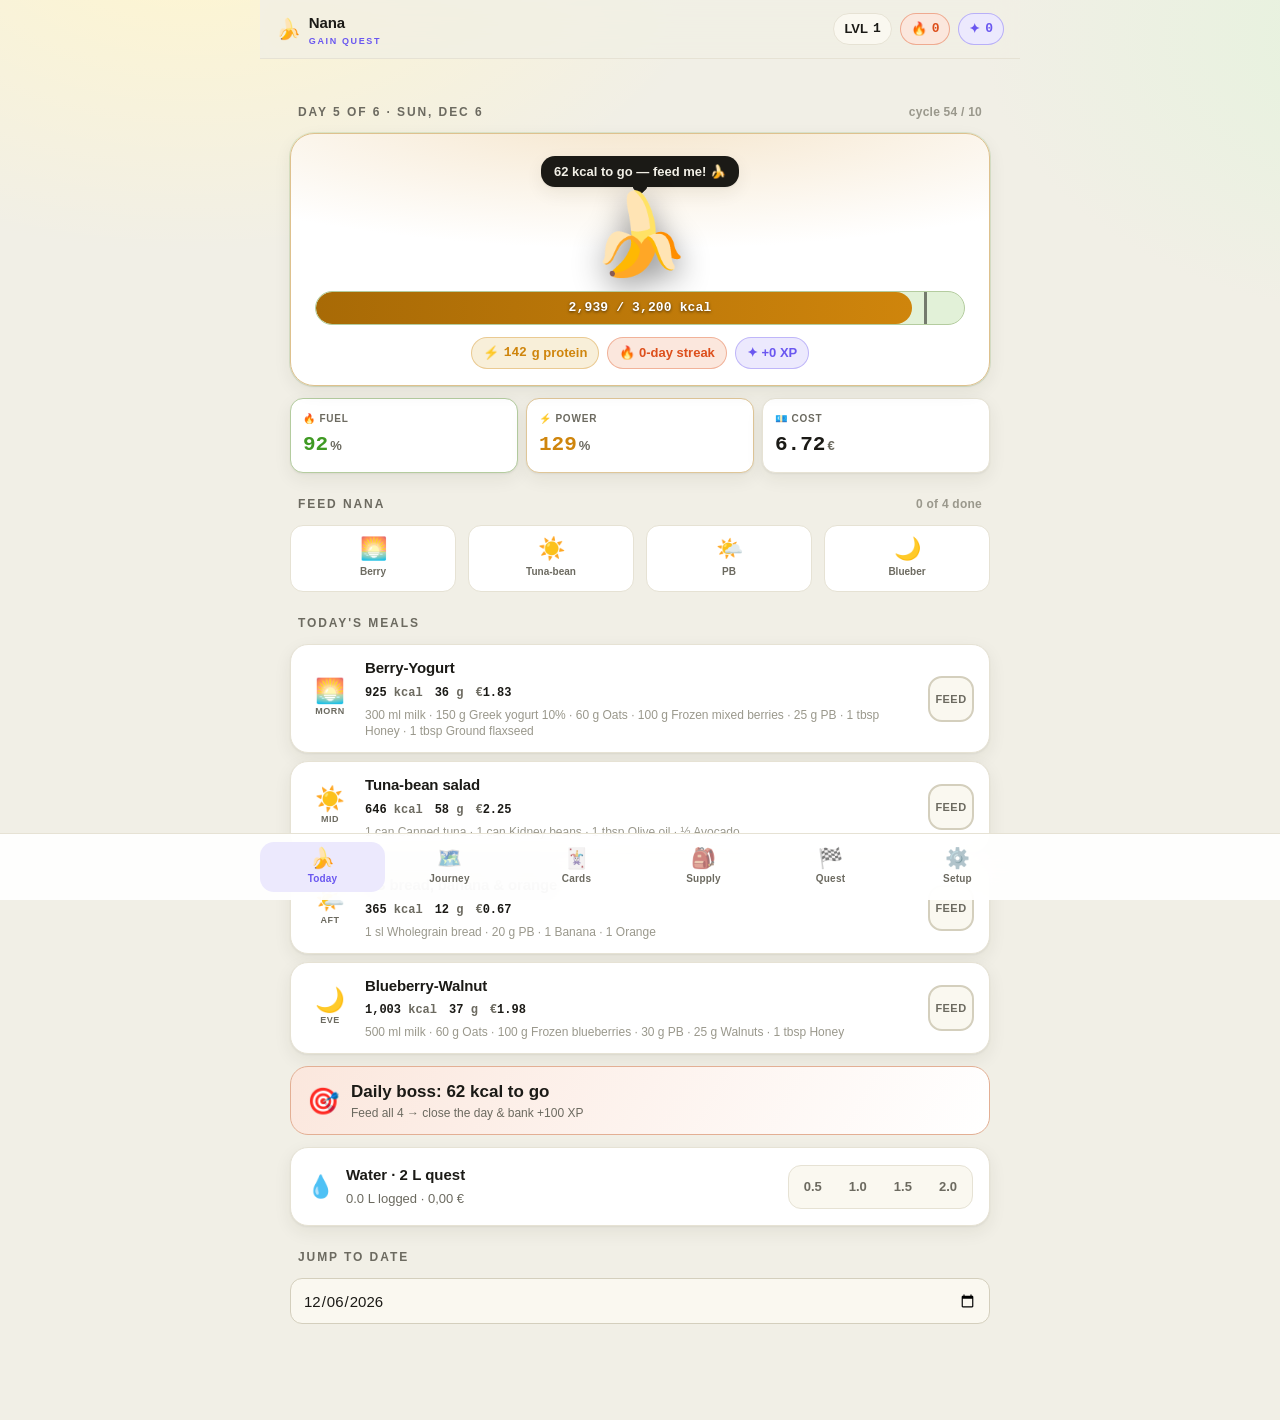
==== index.html @ f197549f "Rename app to index.html for GitHub Pages root URL Serve the app at the Pages root (jdamboeck.github" ====
<!doctype html>
<html lang="en">
<head>
<meta charset="utf-8">
<meta name="viewport" content="width=device-width, initial-scale=1">
<meta name="theme-color" content="#0e1016">
<title>Nana · Gain Quest</title>
<style>
/* ============================================================================
 * NANA — GAIN QUEST · design system (inlined from design/design-system.css)
 * Self-contained. System fonts only. Dark-first (hero) + light + print.
 * ==========================================================================*/
:root{
  --bg:#0e1016;
  --bg-glow1:#1a1430; --bg-glow2:#0c2018;
  --panel:#171a23; --panel-2:#1f2330; --panel-3:#252a3a;
  --line:#2b3040; --line-2:#3a4055;
  --ink:#eef1f7; --mut:#9aa3b8; --faint:#6b7280;
  --energy:#7bd154; --energy-d:#4ea832; --energy-weak:#16291320; --energy-glow:rgba(123,209,84,.45);
  --energy-fill:#15291a;
  --power:#ffb13d; --power-d:#e0902a; --power-fill:#2a2412;
  --player:#8b7bff; --player-d:#6a57f0; --player-fill:#211d3a;
  --flame:#ff6a3d; --flame-fill:#2a1612;
  --water:#39a9d4; --water-fill:#10242c;
  --banana:#ffd23f;
  --radius:18px; --radius-sm:13px; --radius-lg:24px; --radius-pill:999px;
  --s1:4px; --s2:8px; --s3:12px; --s4:16px; --s5:22px; --s6:30px; --s7:44px;
  --t-xs:12px; --t-sm:13px; --t-md:15px; --t-lg:17px; --t-xl:21px; --t-2xl:27px; --t-3xl:36px; --t-4xl:46px;
  --sans:-apple-system,BlinkMacSystemFont,"Segoe UI",Roboto,Helvetica,Arial,sans-serif;
  --mono:ui-monospace,"SF Mono",SFMono-Regular,Menlo,Consolas,"Liberation Mono",monospace;
  --shadow:0 2px 4px rgba(0,0,0,.3),0 8px 24px rgba(0,0,0,.35);
  --shadow-up:0 12px 40px rgba(0,0,0,.5);
  --tap:46px;
  color-scheme:dark;
}
@media (prefers-color-scheme:light){
  :root{
    --bg:#f1efe6;
    --bg-glow1:#fff6cf; --bg-glow2:#e4f3dc;
    --panel:#ffffff; --panel-2:#faf8f0; --panel-3:#f1eee2;
    --line:#e6e2d4; --line-2:#d4cfbd;
    --ink:#1b1a16; --mut:#6c6a60; --faint:#9a988c;
    --energy:#3f9a23; --energy-d:#2f7d16; --energy-weak:#e7f3df; --energy-glow:rgba(63,154,35,.35);
    --energy-fill:#e2f1d8;
    --power:#cf850c; --power-d:#a86a06; --power-fill:#f8efd9;
    --player:#6a57f0; --player-d:#5340d4; --player-fill:#ece9fd;
    --flame:#dd4f1c; --flame-fill:#fbe7dd;
    --water:#1f86ab; --water-fill:#dff0f6;
    --banana:#e7ad00;
    --shadow:0 1px 2px rgba(40,36,20,.06),0 6px 18px rgba(40,36,20,.07);
    --shadow-up:0 14px 40px rgba(40,36,20,.16);
    color-scheme:light;
  }
}
*{box-sizing:border-box}
html{-webkit-text-size-adjust:100%}
body{
  margin:0;font-family:var(--sans);font-size:var(--t-md);line-height:1.5;
  color:var(--ink);background:var(--bg);
  background-image:radial-gradient(900px 540px at 15% -8%,var(--bg-glow1) 0,transparent 60%),
                   radial-gradient(820px 520px at 112% 4%,var(--bg-glow2) 0,transparent 55%);
  background-attachment:fixed;
  -webkit-font-smoothing:antialiased;
}
h1,h2,h3,h4,p{margin:0}
button{font:inherit;color:inherit;cursor:pointer}
input,select,button{font-family:inherit}
.num{font-family:var(--mono);font-variant-numeric:tabular-nums;letter-spacing:-.01em}
.row{display:flex;align-items:center;gap:var(--s2)}
.spacer{margin-left:auto}
.app{max-width:520px;margin:0 auto;min-height:100vh;position:relative;display:flex;flex-direction:column}
.screen{flex:1;padding:var(--s4) var(--s4) calc(96px + env(safe-area-inset-bottom))}
.section-title{font-size:var(--t-xs);font-weight:900;letter-spacing:.16em;text-transform:uppercase;color:var(--mut);margin:var(--s5) var(--s2) var(--s3);display:flex;align-items:center;gap:8px}
.section-title .spacer{font-weight:700;letter-spacing:.02em;text-transform:none;color:var(--faint);font-size:var(--t-xs)}
.hint{color:var(--mut);font-size:var(--t-sm)}
.caption{color:var(--faint);font-size:var(--t-xs)}
.hud{position:sticky;top:0;z-index:30;display:flex;align-items:center;gap:var(--s3);padding:calc(env(safe-area-inset-top) + 12px) var(--s4) 12px;background:color-mix(in srgb,var(--bg) 82%,transparent);-webkit-backdrop-filter:saturate(1.5) blur(14px);backdrop-filter:saturate(1.5) blur(14px);border-bottom:1px solid var(--line)}
.hud__brand{display:flex;align-items:center;gap:8px;font-weight:900;letter-spacing:-.01em}
.hud__brand .mk{font-size:20px;line-height:1}
.hud__brand .nm{font-size:var(--t-md)}
.hud__brand .nm small{display:block;font-size:9px;font-weight:800;letter-spacing:.18em;color:var(--player);text-transform:uppercase;line-height:1;margin-top:2px}
.hud__stats{margin-left:auto;display:flex;align-items:center;gap:var(--s2)}
.hud-chip{display:inline-flex;align-items:center;gap:5px;padding:5px 10px;border-radius:var(--radius-pill);font-size:var(--t-sm);font-weight:900;border:1px solid var(--line);background:var(--panel)}
.hud-chip .num{font-size:var(--t-sm)}
.hud-chip--streak{background:var(--flame-fill);border-color:color-mix(in srgb,var(--flame) 40%,transparent);color:var(--flame)}
.hud-chip--xp{background:var(--player-fill);border-color:color-mix(in srgb,var(--player) 40%,transparent);color:var(--player)}
.hud-chip--lvl{background:var(--panel-2)}
.tabbar{position:fixed;left:0;right:0;bottom:0;z-index:40;display:flex;justify-content:center;gap:2px;padding:8px max(12px,env(safe-area-inset-left)) calc(8px + env(safe-area-inset-bottom));background:color-mix(in srgb,var(--panel) 92%,transparent);-webkit-backdrop-filter:saturate(1.6) blur(18px);backdrop-filter:saturate(1.6) blur(18px);border-top:1px solid var(--line)}
.tabbar__inner{display:flex;gap:2px;width:100%;max-width:520px}
.tab{flex:1 1 0;display:flex;flex-direction:column;align-items:center;gap:3px;min-height:var(--tap);padding:6px 2px;border:0;border-radius:14px;background:transparent;color:var(--mut);text-decoration:none;font-size:10px;font-weight:800;letter-spacing:.02em}
.tab .ic{font-size:20px;line-height:1;filter:grayscale(.4);opacity:.7}
.tab:hover{color:var(--ink);background:var(--panel-2)}
.tab[aria-current="page"]{color:var(--player);background:var(--player-fill)}
.tab[aria-current="page"] .ic{filter:none;opacity:1}
.panel{background:var(--panel);border:1px solid var(--line);border-radius:var(--radius);box-shadow:var(--shadow)}
.panel+.panel{margin-top:var(--s3)}
.panel__pad{padding:var(--s4)}
.panel__head{display:flex;align-items:center;gap:var(--s2);padding:var(--s4) var(--s4) 0}
.panel__title{font-size:var(--t-lg);font-weight:900;letter-spacing:-.01em}
.panel__foot{display:flex;align-items:center;gap:var(--s2);padding:var(--s3) var(--s4);border-top:1px solid var(--line);background:var(--panel-2);border-radius:0 0 var(--radius) var(--radius)}
.mascot{position:relative;text-align:center;overflow:hidden;border-radius:var(--radius-lg);padding:var(--s5) var(--s4) var(--s4);background:radial-gradient(130% 90% at 50% -10%,color-mix(in srgb,var(--energy) 22%,var(--panel)) 0,var(--panel) 62%);border:1px solid color-mix(in srgb,var(--energy) 35%,var(--line));box-shadow:var(--shadow),0 0 0 1px color-mix(in srgb,var(--energy) 12%,transparent)}
.mascot.is-warn{background:radial-gradient(130% 90% at 50% -10%,color-mix(in srgb,var(--power) 22%,var(--panel)) 0,var(--panel) 62%);border-color:color-mix(in srgb,var(--power) 35%,var(--line))}
.mascot__speech{display:inline-block;background:var(--ink);color:var(--bg);font-size:var(--t-sm);font-weight:900;padding:6px 13px;border-radius:14px;position:relative;margin-bottom:var(--s2);box-shadow:var(--shadow)}
.mascot__speech:after{content:"";position:absolute;left:50%;bottom:-6px;transform:translateX(-50%) rotate(45deg);width:11px;height:11px;background:var(--ink);border-radius:2px}
.mascot__buddy{font-size:80px;line-height:1;display:block;filter:drop-shadow(0 10px 16px rgba(0,0,0,.45));animation:nana-bob 2.8s ease-in-out infinite}
@keyframes nana-bob{0%,100%{transform:translateY(0) rotate(-3deg)}50%{transform:translateY(-9px) rotate(3deg)}}
@media (prefers-reduced-motion:reduce){.mascot__buddy{animation:none}}
.fuelbar{position:relative;height:34px;border-radius:var(--radius-pill);background:var(--energy-fill);border:1px solid color-mix(in srgb,var(--energy) 30%,var(--line));overflow:hidden;margin:var(--s4) var(--s2) 0}
.fuelbar__fill{position:absolute;inset:0 auto 0 0;height:100%;border-radius:var(--radius-pill);background:linear-gradient(90deg,var(--energy-d),var(--energy));box-shadow:0 0 20px var(--energy-glow)}
.fuelbar__fill--warn{background:linear-gradient(90deg,var(--power-d),var(--power));box-shadow:none}
.fuelbar__label{position:absolute;inset:0;display:grid;place-content:center;font-family:var(--mono);font-size:var(--t-sm);font-weight:900;color:#fff;text-shadow:0 1px 3px rgba(0,0,0,.6);letter-spacing:.01em}
.fuelbar__target{position:absolute;top:-3px;bottom:-3px;width:3px;background:var(--ink);opacity:.55;border-radius:2px}
.fuelbar--sm{height:14px;margin:var(--s2) 0 0}
.fuelbar--sm .fuelbar__label{font-size:10px}
.pills{display:flex;justify-content:center;flex-wrap:wrap;gap:var(--s2);margin-top:var(--s3)}
.pill{display:inline-flex;align-items:center;gap:5px;padding:5px 11px;border-radius:var(--radius-pill);font-size:var(--t-sm);font-weight:900;border:1px solid transparent}
.pill .num{font-size:var(--t-sm)}
.pill--energy{background:var(--energy-fill);color:var(--energy);border-color:color-mix(in srgb,var(--energy) 35%,transparent)}
.pill--power{background:var(--power-fill);color:var(--power);border-color:color-mix(in srgb,var(--power) 35%,transparent)}
.pill--player{background:var(--player-fill);color:var(--player);border-color:color-mix(in srgb,var(--player) 35%,transparent)}
.pill--flame{background:var(--flame-fill);color:var(--flame);border-color:color-mix(in srgb,var(--flame) 35%,transparent)}
.pill--water{background:var(--water-fill);color:var(--water);border-color:color-mix(in srgb,var(--water) 35%,transparent)}
.pill--ghost{background:var(--panel-2);color:var(--mut);border-color:var(--line)}
.tiles{display:grid;grid-template-columns:repeat(3,1fr);gap:var(--s2);margin-top:var(--s3)}
.tile{background:var(--panel);border:1px solid var(--line);border-radius:var(--radius-sm);padding:var(--s3);box-shadow:var(--shadow)}
.tile__label{font-size:10px;font-weight:900;letter-spacing:.08em;text-transform:uppercase;color:var(--mut);display:flex;align-items:center;gap:5px}
.tile__value{font-size:var(--t-xl);font-weight:900;font-family:var(--mono);margin-top:3px}
.tile__value .u{font-size:var(--t-sm);color:var(--mut);font-family:var(--sans);margin-left:2px}
.tile--energy{border-color:color-mix(in srgb,var(--energy) 30%,var(--line))}
.tile--energy .tile__value{color:var(--energy)}
.tile--power{border-color:color-mix(in srgb,var(--power) 30%,var(--line))}
.tile--power .tile__value{color:var(--power)}
.feedgrid{display:grid;grid-template-columns:repeat(4,1fr);gap:var(--s2)}
.feedslot{display:flex;flex-direction:column;align-items:center;gap:4px;padding:var(--s3) var(--s1);min-height:var(--tap);background:var(--panel);border:1px solid var(--line);border-radius:var(--radius-sm);color:var(--mut);text-align:center}
.feedslot .ic{font-size:22px;line-height:1}
.feedslot .nm{font-size:10px;font-weight:800}
.feedslot.is-fed{background:var(--energy-fill);border-color:var(--energy-d);color:var(--energy)}
.feedslot.is-fed .nm:after{content:" ✓"}
.feed-card{display:flex;gap:var(--s3);align-items:center;padding:var(--s3) var(--s3) var(--s3) var(--s4);background:var(--panel);border:1px solid var(--line);border-radius:var(--radius);box-shadow:var(--shadow);transition:border-color .15s,background .15s,transform .05s}
.feed-card+.feed-card{margin-top:var(--s2)}
.feed-card__slot{display:flex;flex-direction:column;align-items:center;gap:2px;width:46px;flex:0 0 46px}
.feed-card__icon{font-size:24px;line-height:1}
.feed-card__time{font-size:9px;font-weight:900;letter-spacing:.06em;text-transform:uppercase;color:var(--mut)}
.feed-card__body{flex:1;min-width:0}
.feed-card__name{font-size:var(--t-md);font-weight:800;letter-spacing:-.01em}
.feed-card__macros{display:flex;flex-wrap:wrap;gap:var(--s3);margin-top:4px}
.feed-card__macros span{font-size:var(--t-xs);color:var(--mut);font-weight:700;font-family:var(--mono)}
.feed-card__macros b{color:var(--ink)}
.feed-card__ings{font-size:var(--t-xs);color:var(--faint);margin-top:5px;line-height:1.4}
.feed-card.is-done{background:var(--panel-2)}
.feed-card.is-done .feed-card__name{color:var(--mut);text-decoration:line-through;text-decoration-color:var(--line-2)}
.feedbtn{appearance:none;-webkit-appearance:none;flex:0 0 auto;width:var(--tap);height:var(--tap);border-radius:14px;border:2px solid var(--line-2);background:var(--panel-2);display:grid;place-content:center;position:relative;font-size:11px;font-weight:900;letter-spacing:.04em;color:var(--mut);text-transform:uppercase;transition:background .15s,border-color .15s,transform .06s}
.feedbtn:before{content:"FEED"}
.feedbtn:hover{border-color:var(--energy);color:var(--energy)}
.feedbtn:active{transform:scale(.94)}
.feedbtn:checked{background:var(--energy);border-color:var(--energy);color:#06210a}
.feedbtn:checked:before{content:"✓";font-size:24px}
.feedbtn:focus-visible{outline:3px solid var(--player-fill);outline-offset:2px}
.feedbtn--sm{width:36px;height:36px;border-radius:11px}
.feedbtn--sm:before{content:""}
.feedbtn--sm:checked:before{content:"✓";font-size:18px}
.streak{display:flex;align-items:center;gap:var(--s3);margin-top:var(--s3);padding:var(--s3) var(--s4);border-radius:var(--radius);background:linear-gradient(120deg,var(--flame-fill),var(--panel));border:1px solid color-mix(in srgb,var(--flame) 35%,var(--line))}
.streak__flame{font-size:26px;line-height:1}
.streak__body b{font-size:var(--t-lg);font-weight:900}
.streak__body span{display:block;font-size:var(--t-xs);color:var(--mut)}
.btn{display:inline-flex;align-items:center;justify-content:center;gap:var(--s2);min-height:var(--tap);padding:0 var(--s4);border-radius:14px;border:1px solid var(--line-2);background:var(--panel-2);color:var(--ink);font-size:var(--t-md);font-weight:800;text-decoration:none;transition:background .15s,border-color .15s,transform .05s}
.btn:hover{border-color:var(--player);background:var(--panel-3)}
.btn:active{transform:translateY(1px)}
.btn--primary{background:var(--player);border-color:var(--player);color:#fff}
.btn--primary:hover{background:var(--player-d);border-color:var(--player-d)}
.btn--energy{background:var(--energy);border-color:var(--energy);color:#06210a}
.btn--energy:hover{filter:brightness(1.05)}
.btn--ghost{background:transparent;border-color:transparent;color:var(--player)}
.btn--ghost:hover{background:var(--player-fill);border-color:transparent}
.btn--danger{color:var(--flame);border-color:color-mix(in srgb,var(--flame) 45%,var(--line-2));background:var(--panel-2)}
.btn--danger:hover{background:var(--flame-fill);border-color:var(--flame)}
.btn--sm{min-height:38px;padding:0 var(--s3);font-size:var(--t-sm);border-radius:11px}
.btn--block{width:100%}
.btn-row{display:flex;gap:var(--s2);flex-wrap:wrap}
.toggle{display:inline-flex;padding:3px;gap:3px;background:var(--panel-2);border:1px solid var(--line);border-radius:13px}
.toggle button{min-height:36px;padding:0 var(--s3);border:0;border-radius:10px;background:transparent;color:var(--mut);font-size:var(--t-sm);font-weight:800}
.toggle button[aria-pressed="true"]{background:var(--player);color:#fff;box-shadow:var(--shadow)}
.journey{display:flex;flex-direction:column;gap:0;position:relative;padding:var(--s2) 0}
.stop{display:flex;gap:var(--s3);position:relative;padding-bottom:var(--s3)}
.stop__rail{display:flex;flex-direction:column;align-items:center;flex:0 0 46px}
.stop__node{width:46px;height:46px;border-radius:15px;flex:0 0 auto;display:grid;place-content:center;font-family:var(--mono);font-weight:900;font-size:var(--t-md);background:var(--panel);border:2px solid var(--line-2);color:var(--mut);z-index:1}
.stop__line{flex:1;width:3px;background:var(--line);border-radius:2px;margin:4px 0 -4px}
.stop:last-child .stop__line{display:none}
.stop.is-current .stop__node{background:var(--player);border-color:var(--player);color:#fff;box-shadow:0 0 0 4px var(--player-fill)}
.stop.is-done .stop__node{background:var(--energy-fill);border-color:var(--energy-d);color:var(--energy)}
.stop.is-done .stop__line{background:var(--energy-d)}
.stop__card{flex:1;min-width:0;margin-bottom:var(--s2);background:var(--panel);border:1px solid var(--line);border-radius:var(--radius);padding:var(--s3) var(--s4);box-shadow:var(--shadow)}
.stop.is-current .stop__card{border-color:color-mix(in srgb,var(--player) 45%,var(--line));background:color-mix(in srgb,var(--player) 8%,var(--panel))}
.stop__top{display:flex;align-items:baseline;gap:var(--s2);margin-bottom:6px}
.stop__day{font-weight:900;font-size:var(--t-md)}
.stop__meals{font-size:var(--t-xs);color:var(--mut);line-height:1.5}
.stop__meals b{color:var(--ink);font-weight:700}
.stop__stats{display:flex;gap:var(--s2);margin-top:var(--s2);flex-wrap:wrap}
.fuelcard{border-radius:var(--radius-lg);overflow:hidden;box-shadow:var(--shadow);border:1px solid color-mix(in srgb,var(--player) 30%,var(--line));background:var(--panel);margin-bottom:var(--s3)}
.fuelcard__top{display:flex;align-items:center;gap:var(--s3);padding:var(--s4);background:linear-gradient(120deg,var(--player-fill),var(--panel));border-bottom:1px solid var(--line)}
.fuelcard__emoji{font-size:30px;line-height:1}
.fuelcard__id{font-family:var(--mono);font-size:11px;font-weight:900;color:var(--player);letter-spacing:.1em}
.fuelcard__name{font-size:var(--t-lg);font-weight:900;letter-spacing:-.01em}
.fuelcard__rarity{margin-left:auto}
.fuelcard__body{padding:var(--s3) var(--s4)}
.fuelcard__foot{display:flex;align-items:center;gap:var(--s2);padding:var(--s3) var(--s4);background:var(--panel-2);border-top:1px solid var(--line)}
.fuelcard__foot .total{margin-left:auto;font-weight:900;font-size:var(--t-lg);font-family:var(--mono)}
.ing-row{display:grid;grid-template-columns:1fr 70px auto 1fr 34px;align-items:center;gap:var(--s2);padding:var(--s2) 0;border-bottom:1px solid var(--line)}
.ing-row:last-of-type{border-bottom:0}
.ing-row .ing-stats{text-align:right;font-family:var(--mono);font-size:var(--t-xs);color:var(--mut)}
.ing-row .ing-stats b{color:var(--ink);font-weight:800}
.ing-unit{font-size:var(--t-sm);color:var(--mut)}
.ing-remove{width:34px;height:34px;border-radius:10px;border:1px solid transparent;background:transparent;color:var(--faint);font-size:16px;line-height:1}
.ing-remove:hover{background:var(--flame-fill);color:var(--flame)}
.ing-add{display:inline-flex;align-items:center;gap:var(--s2);margin-top:var(--s2);min-height:40px;padding:0 var(--s3);border:1px dashed var(--line-2);border-radius:12px;background:transparent;color:var(--player);font-weight:800;font-size:var(--t-sm)}
.ing-add:hover{background:var(--player-fill);border-style:solid}
.field{display:flex;flex-direction:column;gap:6px}
.field__label{font-size:var(--t-sm);font-weight:800;color:var(--mut)}
.field__hint{font-size:var(--t-xs);color:var(--faint)}
.input,select.input{min-height:var(--tap);padding:0 var(--s3);border:1px solid var(--line-2);border-radius:12px;background:var(--panel-2);color:var(--ink);font-size:var(--t-md);width:100%}
select.input{-webkit-appearance:none;appearance:none;padding-right:32px;background-image:linear-gradient(45deg,transparent 50%,var(--mut) 50%),linear-gradient(135deg,var(--mut) 50%,transparent 50%);background-position:calc(100% - 16px) center,calc(100% - 11px) center;background-size:5px 5px,5px 5px;background-repeat:no-repeat}
.input:focus,select.input:focus{outline:none;border-color:var(--player);box-shadow:0 0 0 3px var(--player-fill)}
.input.num{text-align:right}
.ing-row .input{min-height:38px}
.ing-row .input.num{text-align:right}
.field-grid{display:grid;grid-template-columns:1fr 1fr;gap:var(--s3) var(--s4)}
.field-grid .field--wide{grid-column:1/-1}
.cell-input{width:100%;text-align:right;border:1px solid var(--line-2);border-radius:9px;background:var(--panel-2);color:inherit;font-family:var(--mono);font-variant-numeric:tabular-nums;font-size:var(--t-xs);padding:6px 8px;min-height:34px}
.cell-name{width:100%;text-align:left;font-family:var(--sans);font-weight:700;font-size:var(--t-xs);padding-left:8px;padding-right:6px}
.grouptog{width:34px;height:32px;border:1px solid var(--line-2);border-radius:9px;background:var(--panel-2);font-size:15px;line-height:1;padding:0}
.grouptog:hover{border-color:var(--player)}
.fuelcard__nameinput{width:100%;border:1px solid transparent;border-radius:9px;background:transparent;color:var(--ink);font-family:var(--sans);font-size:var(--t-lg);font-weight:900;letter-spacing:-.01em;padding:3px 6px;margin:-3px -6px}
.fuelcard__nameinput:hover{border-color:var(--line-2);background:var(--panel-2)}
.fuelcard__nameinput:focus{outline:none;border-color:var(--player);background:var(--panel);box-shadow:0 0 0 3px var(--player-fill)}
.cell-input:hover{border-color:var(--player);background:var(--panel-3)}
.cell-input:focus{outline:none;border-color:var(--player);background:var(--panel);box-shadow:0 0 0 3px var(--player-fill)}
.codex{width:100%;border-collapse:collapse;font-size:var(--t-xs);table-layout:fixed}
.codex th{text-align:right;font-size:9px;font-weight:900;letter-spacing:.02em;text-transform:uppercase;color:var(--mut);padding:var(--s2) 2px;border-bottom:1px solid var(--line)}
.codex th:first-child{text-align:left}
.codex td{padding:2px 2px;border-bottom:1px solid var(--line);text-align:right}
.codex td:first-child{text-align:left;font-weight:700;padding-left:2px;font-size:var(--t-xs);line-height:1.25}
.codex td.u{color:var(--faint);font-size:10px}
.codex th:first-child,.codex td:first-child{width:24%}
.codex th:nth-child(2),.codex td:nth-child(2){width:42px;text-align:center}
.codex th:nth-child(n+3):nth-child(-n+6),.codex td:nth-child(n+3):nth-child(-n+6){width:auto}
.codex th:last-child,.codex td:last-child{width:38px;text-align:center}
.codex tr:last-child td{border-bottom:0}
.loot-head{display:flex;align-items:center;gap:var(--s3);padding:var(--s3) var(--s4);border-radius:var(--radius) var(--radius) 0 0;border:1px solid var(--line);border-bottom:0}
.loot-head .ic{font-size:22px}
.loot-head .nm{font-weight:900;font-size:var(--t-md)}
.loot-head .sub{font-size:var(--t-xs);color:var(--mut)}
.loot-head--fresh{background:linear-gradient(120deg,var(--energy-fill),var(--panel))}
.loot-head--pantry{background:linear-gradient(120deg,var(--power-fill),var(--panel))}
.loot-head--water{background:linear-gradient(120deg,var(--water-fill),var(--panel))}
.loot-head .price{margin-left:auto;font-family:var(--mono);font-weight:900;font-size:var(--t-lg)}
.loot-list{border:1px solid var(--line);border-radius:0 0 var(--radius) var(--radius);overflow:hidden;background:var(--panel);box-shadow:var(--shadow);margin-bottom:var(--s3)}
.loot{display:flex;align-items:center;gap:var(--s3);padding:var(--s3) var(--s4);border-bottom:1px solid var(--line)}
.loot:last-child{border-bottom:0}
.loot__body{flex:1;min-width:0}
.loot__name{font-weight:700;font-size:var(--t-sm)}
.loot__need{font-size:var(--t-xs);color:var(--faint);font-family:var(--mono)}
.loot__pack{font-size:var(--t-xs);font-weight:800;color:var(--mut);background:var(--panel-2);border:1px solid var(--line);padding:3px 8px;border-radius:var(--radius-pill);white-space:nowrap}
.loot__price{font-family:var(--mono);font-weight:800;font-size:var(--t-sm);width:54px;text-align:right}
.loot.is-checked{background:var(--panel-2)}
.loot.is-checked .loot__name{color:var(--mut);text-decoration:line-through;text-decoration-color:var(--line-2)}
.treasury{background:linear-gradient(135deg,color-mix(in srgb,var(--energy) 14%,var(--panel)),var(--panel));border:1px solid color-mix(in srgb,var(--energy) 35%,var(--line));border-radius:var(--radius-lg);padding:var(--s4);box-shadow:var(--shadow)}
.treasury__row{display:flex;align-items:baseline;gap:var(--s2);font-size:var(--t-sm);color:var(--mut)}
.treasury__grand{display:flex;align-items:baseline;gap:var(--s2);margin-top:var(--s2)}
.treasury__grand b{font-size:var(--t-3xl);font-weight:900;font-family:var(--mono)}
.divider{height:1px;background:var(--line);border:0;margin:var(--s3) 0}
.qpath{display:flex;flex-direction:column}
.qstop{display:flex;gap:var(--s3);position:relative}
.qstop__rail{display:flex;flex-direction:column;align-items:center;flex:0 0 40px}
.qstop__node{width:40px;height:40px;border-radius:13px;display:grid;place-content:center;font-family:var(--mono);font-weight:900;font-size:var(--t-sm);background:var(--panel);border:2px solid var(--line-2);color:var(--mut);z-index:1}
.qstop__line{flex:1;width:3px;background:var(--line);min-height:14px}
.qstop:last-child .qstop__line{display:none}
.qstop.is-done .qstop__node{background:var(--energy);border-color:var(--energy);color:#06210a}
.qstop.is-done .qstop__line{background:var(--energy)}
.qstop__body{flex:1;padding-bottom:var(--s4)}
.qstop__title{font-weight:800;font-size:var(--t-md)}
.qstop__sub{font-size:var(--t-xs);color:var(--mut)}
.qstop__tag{display:inline-flex;align-items:center;gap:5px;margin-top:6px;font-size:var(--t-xs);font-weight:900;padding:3px 9px;border-radius:var(--radius-pill);background:var(--power-fill);color:var(--power);border:1px solid color-mix(in srgb,var(--power) 35%,transparent)}
.qstop__check{margin-left:auto}
.info{border:1px solid var(--line);border-left:4px solid var(--player);background:var(--panel-2);border-radius:var(--radius-sm);padding:var(--s4)}
.info h3{font-size:var(--t-md);font-weight:900;margin-bottom:6px}
.info ul{margin:6px 0 0;padding-left:18px;color:var(--mut);font-size:var(--t-sm)}
.info li{margin:4px 0}
.empty{text-align:center;color:var(--mut);padding:var(--s6) var(--s4);border:1px dashed var(--line-2);border-radius:var(--radius)}
.empty__icon{font-size:40px;display:block;margin-bottom:var(--s2);filter:grayscale(.3)}
/* ---- DESKTOP: roomier single column ------------------------------------- */
@media (min-width:800px){
  .app,.tabbar__inner{max-width:760px}
  .screen{padding:var(--s5) var(--s6) calc(96px + env(safe-area-inset-bottom))}
  .codex .cell-input{font-size:var(--t-sm)}
  .codex .cell-name{font-size:var(--t-sm)}
  .codex th{font-size:10px;letter-spacing:.04em}
  .feedgrid{gap:var(--s3)}
}
@media print{
  :root{--bg:#fff;--panel:#fff;--panel-2:#fff;--panel-3:#fff;--ink:#000;--mut:#444;--faint:#666;--line:#bbb;--line-2:#999;--shadow:none;--shadow-up:none;color-scheme:light}
  body{background:#fff;background-image:none}
  .hud,.tabbar,.toggle,.range-controls,.no-print{display:none!important}
  .app{max-width:none}.screen{padding:0}
  .loot-list,.treasury,.panel{box-shadow:none;break-inside:avoid}
  .print-only{display:block!important}
}
.print-only{display:none}
</style>
</head>
<body>
<div class="app" id="app"></div>
<script>
"use strict";
/* ============================================================================
 * NANA — GAIN QUEST · app logic (vanilla, single-file, localStorage-only)
 * Layers: SEED data → store → compute (+ gamification/water) → views → router
 * ==========================================================================*/

/* ---- SEED DATA (canonical, from design/seed-data.js) --------------------- */
const SEED_INGREDIENTS = {
  milk:        { name:"Whole milk 3.5%",      unit:"ml",   kcalPer:0.64, proteinPer:0.034, pricePer:0.0011,  pack:1000, packPrice:1.10, packLabel:"1 L carton", group:"fresh" },
  oats:        { name:"Oats",                 unit:"g",    kcalPer:3.70, proteinPer:0.13,  pricePer:0.00163, pack:500,  packPrice:0.81, packLabel:"500 g",      group:"pantry" },
  banana:      { name:"Banana",               unit:"each", kcalPer:105,  proteinPer:1.3,   pricePer:0.20,    pack:1,    packPrice:0.20, packLabel:"each",       group:"fresh" },
  peanutButter:{ name:"Peanut butter",        unit:"g",    kcalPer:5.88, proteinPer:0.25,  pricePer:0.00475, pack:1000, packPrice:4.75, packLabel:"1 kg jar",   group:"pantry" },
  honey:       { name:"Honey",                unit:"tbsp", kcalPer:64,   proteinPer:0.06,  pricePer:0.14,    pack:500,  packPrice:3.50, packLabel:"500 g",      group:"pantry" },
  flaxseed:    { name:"Ground flaxseed",      unit:"tbsp", kcalPer:55,   proteinPer:1.9,   pricePer:0.045,   pack:500,  packPrice:1.50, packLabel:"500 g",      group:"pantry" },
  blueberries: { name:"Frozen blueberries",   unit:"g",    kcalPer:0.57, proteinPer:0.007, pricePer:0.00698, pack:1000, packPrice:6.98, packLabel:"1 kg",       group:"pantry" },
  mixedBerries:{ name:"Frozen mixed berries", unit:"g",    kcalPer:0.50, proteinPer:0.009, pricePer:0.0056,  pack:1000, packPrice:5.60, packLabel:"1 kg",       group:"pantry" },
  walnuts:     { name:"Walnuts",              unit:"g",    kcalPer:6.54, proteinPer:0.15,  pricePer:0.014,   pack:700,  packPrice:9.80, packLabel:"700 g",      group:"pantry" },
  almonds:     { name:"Almonds",              unit:"g",    kcalPer:5.79, proteinPer:0.21,  pricePer:0.0125,  pack:400,  packPrice:5.00, packLabel:"400 g",      group:"pantry" },
  cocoa:       { name:"Cocoa powder",         unit:"tbsp", kcalPer:12,   proteinPer:1.0,   pricePer:0.06,    pack:250,  packPrice:1.50, packLabel:"250 g box",  group:"pantry" },
  greekYogurt: { name:"Greek yogurt 10%",     unit:"g",    kcalPer:1.30, proteinPer:0.058, pricePer:0.00358, pack:500,  packPrice:1.79, packLabel:"500 g",      group:"fresh" },
  gouda:       { name:"Gouda/Emmentaler",     unit:"g",    kcalPer:3.56, proteinPer:0.25,  pricePer:0.00853, pack:150,  packPrice:1.28, packLabel:"150 g",      group:"fresh" },
  bread:       { name:"Wholegrain bread",     unit:"slice",kcalPer:80,   proteinPer:4,     pricePer:0.07,    pack:20,   packPrice:1.40, packLabel:"loaf ≈20 sl",group:"fresh" },
  avocado:     { name:"Avocado",              unit:"each", kcalPer:240,  proteinPer:3,     pricePer:0.70,    pack:1,    packPrice:0.70, packLabel:"each",       group:"fresh" },
  kiwi:        { name:"Kiwi",                 unit:"each", kcalPer:42,   proteinPer:0.8,   pricePer:0.30,    pack:1,    packPrice:0.30, packLabel:"each",       group:"fresh" },
  orange:      { name:"Orange",               unit:"each", kcalPer:62,   proteinPer:1.2,   pricePer:0.30,    pack:1,    packPrice:0.30, packLabel:"each",       group:"fresh" },
  redPepper:   { name:"Red pepper",           unit:"each", kcalPer:37,   proteinPer:1.2,   pricePer:0.60,    pack:1,    packPrice:0.60, packLabel:"each",       group:"fresh" },
  cherryTom:   { name:"Cherry tomatoes",      unit:"g",    kcalPer:0.18, proteinPer:0.009, pricePer:0.006,   pack:250,  packPrice:1.50, packLabel:"250 g",      group:"fresh" },
  tuna:        { name:"Canned tuna",          unit:"can",  kcalPer:191,  proteinPer:42,    pricePer:0.90,    pack:1,    packPrice:0.90, packLabel:"can",        group:"fresh" },
  kidneyBeans: { name:"Kidney beans",         unit:"can",  kcalPer:215,  proteinPer:14,    pricePer:0.90,    pack:1,    packPrice:0.90, packLabel:"can",        group:"fresh" },
  oliveOil:    { name:"Olive oil (extra)",    unit:"tbsp", kcalPer:120,  proteinPer:0,     pricePer:0.10,    pack:750,  packPrice:5.00, packLabel:"750 ml",     group:"pantry" },
};
const SEED_RECIPES = {
  S1:   { name:"Peanut-Banana",     kind:"shake", emoji:"🥤", items:[["milk",500],["oats",80],["banana",1],["peanutButter",30],["honey",1],["flaxseed",1]] },
  S2:   { name:"Blueberry-Walnut",  kind:"shake", emoji:"🥤", items:[["milk",500],["oats",60],["blueberries",100],["peanutButter",30],["walnuts",25],["honey",1]] },
  S3:   { name:"Cocoa-Banana",      kind:"shake", emoji:"🥤", items:[["milk",500],["oats",70],["banana",1],["peanutButter",25],["cocoa",1],["honey",1],["almonds",15]] },
  S4:   { name:"Berry-Yogurt",      kind:"shake", emoji:"🥤", items:[["milk",300],["greekYogurt",150],["oats",60],["mixedBerries",100],["peanutButter",25],["honey",1],["flaxseed",1]] },
  A_mid:{ name:"Avocado-Cheese bread",  kind:"solid", emoji:"🥪", items:[["bread",2],["avocado",0.5],["gouda",50],["redPepper",1]] },
  A_aft:{ name:"Yogurt, walnuts & kiwi",kind:"solid", emoji:"🥣", items:[["greekYogurt",200],["honey",1],["walnuts",20],["kiwi",1]] },
  B_mid:{ name:"Tuna-bean salad",       kind:"solid", emoji:"🥗", items:[["tuna",1],["kidneyBeans",1],["oliveOil",1],["avocado",0.5]] },
  B_aft:{ name:"PB bread, banana & orange",kind:"solid", emoji:"🍞", items:[["bread",1],["peanutButter",20],["banana",1],["orange",1]] },
  C_mid:{ name:"Cheese-honey bread",    kind:"solid", emoji:"🧀", items:[["bread",3],["gouda",60],["avocado",0.5],["cherryTom",100]] },
  C_aft:{ name:"Yogurt, almonds & orange",kind:"solid", emoji:"🥣", items:[["greekYogurt",150],["honey",1],["almonds",25],["orange",1]] },
};
const SEED_ROTATION = [
  { morning:"S1", midday:"A_mid", afternoon:"A_aft", evening:"S2" },
  { morning:"S3", midday:"B_mid", afternoon:"B_aft", evening:"S1" },
  { morning:"S2", midday:"C_mid", afternoon:"C_aft", evening:"S4" },
  { morning:"S1", midday:"A_mid", afternoon:"A_aft", evening:"S3" },
  { morning:"S4", midday:"B_mid", afternoon:"B_aft", evening:"S2" },
  { morning:"S2", midday:"C_mid", afternoon:"C_aft", evening:"S1" },
];
const SEED_SETTINGS = {
  startDate:"2026-06-29", planDays:30,
  waterPerDayL:2, waterPricePerL:0.66,
  kcalTarget:[3000,3200], proteinTarget:110, budgetCap:270,
  shoppingByPack:true,
};
const SLOTS = ["morning","midday","afternoon","evening"];
const SLOT_META = {
  morning:  { icon:"🌅", time:"Morn" },
  midday:   { icon:"☀️", time:"Mid" },
  afternoon:{ icon:"🌤️", time:"Aft" },
  evening:  { icon:"🌙", time:"Eve" },
};
const CYCLE_TAGS = { 1:"🫙 full pantry stock-up", 5:"🫙 pantry top-up", 10:"🏆 final boss" };
const XP_PER_MEAL = 25, XP_BOSS_BONUS = 100;

/* ---- STORE --------------------------------------------------------------- */
const LS_KEY = "mwg.v1";
const SCHEMA_VERSION = 2;

function freshState(){
  return {
    version: SCHEMA_VERSION,
    ingredients: structuredClone(SEED_INGREDIENTS),
    recipes: structuredClone(SEED_RECIPES),
    rotation: structuredClone(SEED_ROTATION),
    settings: structuredClone(SEED_SETTINGS),
    checks: { meals:{}, cycles:{}, pantry:{ start:false, mid:false } },
    water: {},
    game: { xp:0 },
  };
}
function migrate(s){
  if(!s || typeof s!=="object") return freshState();
  if(!s.water) s.water = {};
  if(!s.game) s.game = { xp:0 };
  if(!s.checks) s.checks = { meals:{}, cycles:{}, pantry:{ start:false, mid:false } };
  if(!s.checks.meals) s.checks.meals = {};
  if(!s.checks.cycles) s.checks.cycles = {};
  if(!s.checks.pantry) s.checks.pantry = { start:false, mid:false };
  s.version = SCHEMA_VERSION;
  return s;
}
let state = load();
function load(){
  try{
    const raw = localStorage.getItem(LS_KEY);
    if(!raw) return freshState();
    const parsed = migrate(JSON.parse(raw));
    parsed.game.xp = totalXp(parsed);      // reconcile XP from history (idempotent)
    return parsed;
  }catch(e){ return freshState(); }
}
function persist(){
  try{ localStorage.setItem(LS_KEY, JSON.stringify(state)); }catch(e){}
}
function setState(fn){
  fn(state);
  state.game.xp = totalXp(state);          // keep XP in sync with checks
  persist();
  render();
}
function resetState(){ state = freshState(); persist(); render(); }

/* ---- DATE HELPERS -------------------------------------------------------- */
function todayISO(){ return toISO(new Date()); }
function toISO(d){
  return d.getFullYear()+"-"+String(d.getMonth()+1).padStart(2,"0")+"-"+String(d.getDate()).padStart(2,"0");
}
function parseISO(s){ const [y,m,d]=s.split("-").map(Number); return new Date(Date.UTC(y,m-1,d)); }
function daysBetween(aISO,bISO){ return Math.round((parseISO(bISO)-parseISO(aISO))/86400000); }
function addDaysISO(iso,n){ const d=parseISO(iso); d.setUTCDate(d.getUTCDate()+n); return toISO(d); }
function fmtDate(iso){
  const d=parseISO(iso);
  return d.toLocaleDateString(undefined,{weekday:"short",day:"numeric",month:"short",timeZone:"UTC"});
}

/* ---- FORMATTERS ---------------------------------------------------------- */
const eurFmt = new Intl.NumberFormat("de-DE",{style:"currency",currency:"EUR"});
function fmtEUR(n){ return eurFmt.format(n||0); }
function fmtNum(n){ return new Intl.NumberFormat("en-US").format(Math.round(n||0)); }
function esc(s){ return String(s).replace(/[&<>"']/g,c=>({"&":"&amp;","<":"&lt;",">":"&gt;",'"':"&quot;","'":"&#39;"}[c])); }

/* ---- COMPUTE: nutrition & cost ------------------------------------------- */
function ing(key){ return state.ingredients[key]; }
const MISSING_RECIPE={ name:"(empty slot)", kind:"shake", emoji:"⬚", items:[] };
function recipeOr(rk){ return state.recipes[rk]||MISSING_RECIPE; }
function recipeStats(rk){
  const r = state.recipes[rk];
  let kcal=0, protein=0, cost=0;
  if(r) for(const [k,q] of r.items){
    const g = ing(k); if(!g) continue;
    kcal += q*g.kcalPer; protein += q*g.proteinPer; cost += q*g.pricePer;
  }
  return { kcal, protein, cost };
}
function itemStats(k,q){ const g=ing(k); return g?{kcal:q*g.kcalPer,cost:q*g.pricePer}:{kcal:0,cost:0}; }
function ingList(rk){
  const r = state.recipes[rk]; if(!r) return "";
  return r.items.map(([k,q])=>{ const g=ing(k); if(!g) return ""; return prettyAmt(q,g.unit)+" "+shortName(g.name); }).filter(Boolean).join(" · ");
}
function shortName(n){ return n.replace(/ \(.*\)$/,"").replace("Whole milk 3.5%","milk").replace("Peanut butter","PB"); }
function prettyAmt(q,unit){
  if(unit==="each") return q===0.5?"½":String(q);
  if(unit==="slice") return q+" sl";
  if(unit==="can") return q+" can";
  if(unit==="tbsp") return q+" tbsp";
  return q+" "+unit;
}
function rotationDayFor(iso){
  const n = daysBetween(state.settings.startDate, iso);
  const len = state.rotation.length;
  return ((n % len)+len)%len; // 0..len-1
}
function mealsForDate(iso){ return state.rotation[rotationDayFor(iso)]; }
function dayStats(iso){
  const day = mealsForDate(iso);
  let kcal=0,protein=0,cost=0;
  for(const slot of SLOTS){ const s=recipeStats(day[slot]); kcal+=s.kcal; protein+=s.protein; cost+=s.cost; }
  const [kmin,kmax]=state.settings.kcalTarget;
  return { kcal, protein, cost,
    kcalInTarget: kcal>=kmin && kcal<=kmax,
    proteinInTarget: protein>=state.settings.proteinTarget };
}

/* ---- COMPUTE: gamification (all derived; only xp stored) ----------------- */
function fedMeals(iso, st){ const m=(st||state).checks.meals[iso]; if(!m) return 0; return SLOTS.reduce((a,s)=>a+(m[s]?1:0),0); }
function isFed(iso,slot){ const m=state.checks.meals[iso]; return !!(m&&m[slot]); }
function xpForDate(iso, st){ const fed=fedMeals(iso,st); return fed*XP_PER_MEAL + (fed===4?XP_BOSS_BONUS:0); }
function totalXp(st){ return Object.keys(st.checks.meals).reduce((a,iso)=>a+xpForDate(iso,st),0); }
function level(xp){ return Math.floor(Math.sqrt(xp/50))+1; }
function xpIntoLevel(xp){ const l=level(xp); const base=50*(l-1)*(l-1); return { into:xp-base, span:50*(l*l-(l-1)*(l-1)) }; }
function bossWins(st){ return Object.keys((st||state).checks.meals).filter(iso=>fedMeals(iso,st)===4).length; }
function streak(){
  // consecutive fully-fed days ending yesterday-or-today; today counts if fully fed
  let s=0, cur=todayISO();
  if(fedMeals(cur)<4) cur=addDaysISO(cur,-1);
  while(fedMeals(cur)===4){ s++; cur=addDaysISO(cur,-1); }
  return s;
}
function daysComplete(){
  const {startDate,planDays}=state.settings;
  let c=0;
  for(let i=0;i<planDays;i++){ if(fedMeals(addDaysISO(startDate,i))===4) c++; }
  return c;
}
function currentCycle(iso){ const n=daysBetween(state.settings.startDate,iso); if(n<0) return null; return Math.floor(n/3)+1; }
function rarity(kcal){ return kcal>=1000?{s:"★★★ epic fuel",cls:"pill--player"}:kcal>=600?{s:"★★ rare",cls:"pill--power"}:{s:"★ common",cls:"pill--ghost"}; }

/* ---- COMPUTE: water ------------------------------------------------------ */
function waterLoggedFor(iso){ return state.water[iso]||0; }
function logWater(iso,liters){ setState(s=>{ if(liters<=0) delete s.water[iso]; else s.water[iso]=liters; }); }

/* ---- COMPUTE: shopping --------------------------------------------------- */
function accumulate(fromISO,toISO){
  const totals={}; const days=daysBetween(fromISO,toISO)+1;
  for(let i=0;i<days;i++){
    const iso=addDaysISO(fromISO,i); const day=mealsForDate(iso);
    for(const slot of SLOTS){ const r=state.recipes[day[slot]]; if(!r) continue;
      for(const [k,q] of r.items){ totals[k]=(totals[k]||0)+q; } }
  }
  return { totals, days };
}
function lineFor(k,total,byPack){
  const g=ing(k);
  const packs=Math.ceil(total/g.pack);
  const cost = byPack ? packs*g.packPrice : total*g.pricePer;
  const packStr = g.pack===1 ? packs+(g.unit==="each"?" ea":g.unit==="can"?"":" "+g.unit)
                : (g.name==="Wholegrain bread"? packs+(packs>1?" loaves":" loaf") : packs+" × "+g.packLabel);
  return { key:k, name:g.name, total, unit:g.unit, packs, packLabel:g.packLabel, packStr, cost, group:g.group };
}
function shoppingList(fromISO,toISO){
  const byPack=state.settings.shoppingByPack;
  const { totals, days }=accumulate(fromISO,toISO);
  const fresh=[], pantry=[];
  for(const k of Object.keys(totals)){
    const line=lineFor(k,totals[k],byPack);
    (line.group==="fresh"?fresh:pantry).push(line);
  }
  fresh.sort((a,b)=>b.cost-a.cost); pantry.sort((a,b)=>b.cost-a.cost);
  const liters=days*state.settings.waterPerDayL;
  const water={ liters, cost:liters*state.settings.waterPricePerL };
  const total=[...fresh,...pantry].reduce((a,l)=>a+l.cost,0)+water.cost;
  return { fresh, pantry, water, total, days };
}
function monthlyBudget(){
  // fresh = sum of 10 per-3-day runs (each pack-rounded); pantry = whole-month once; water = month.
  const {startDate,planDays,budgetCap}=state.settings;
  const byPack=state.settings.shoppingByPack;
  let freshCost=0;
  const runs=Math.ceil(planDays/3);
  for(let r=0;r<runs;r++){
    const f=addDaysISO(startDate,r*3), t=addDaysISO(startDate,Math.min(r*3+2,planDays-1));
    const {totals}=accumulate(f,t);
    for(const k of Object.keys(totals)){ if(ing(k).group==="fresh"){ freshCost+=lineFor(k,totals[k],byPack).cost; } }
  }
  const monthEnd=addDaysISO(startDate,planDays-1);
  const {totals}=accumulate(startDate,monthEnd);
  let pantryCost=0;
  for(const k of Object.keys(totals)){ if(ing(k).group==="pantry"){ pantryCost+=lineFor(k,totals[k],byPack).cost; } }
  const waterCost=planDays*state.settings.waterPerDayL*state.settings.waterPricePerL;
  const total=freshCost+pantryCost+waterCost;
  return { fresh:freshCost, pantry:pantryCost, water:waterCost, total, cap:budgetCap, buffer:budgetCap-total };
}

/* ============================================================================
 * VIEWS  — each returns an HTML string; reproduce mockup markup + classes.
 * ==========================================================================*/
function hud(){
  const xp=state.game.xp;
  return `<header class="hud">
    <div class="hud__brand"><span class="mk">🍌</span><span class="nm">Nana<small>Gain Quest</small></span></div>
    <div class="hud__stats">
      <span class="hud-chip hud-chip--lvl">LVL <span class="num">${level(xp)}</span></span>
      <span class="hud-chip hud-chip--streak">🔥 <span class="num">${streak()}</span></span>
      <span class="hud-chip hud-chip--xp">✦ <span class="num">${fmtNum(xp)}</span></span>
    </div>
  </header>`;
}
function tabbar(active){
  const tabs=[["today","🍌","Today"],["rotation","🗺️","Journey"],["recipes","🃏","Cards"],
    ["shopping","🎒","Supply"],["tracker","🏁","Quest"],["settings","⚙️","Setup"]];
  return `<nav class="tabbar" aria-label="Screens"><div class="tabbar__inner">`+
    tabs.map(([h,ic,l])=>`<a class="tab" ${h===active?'aria-current="page"':''} href="#${h}"><span class="ic">${ic}</span>${l}</a>`).join("")+
    `</div></nav>`;
}
function screen(active, inner){ return hud()+`<main class="screen">${inner}</main>`+tabbar(active); }

/* ---- TODAY --------------------------------------------------------------- */
let viewDate = todayISO();
function viewToday(){
  const iso=viewDate;
  const d=dayStats(iso); const day=mealsForDate(iso);
  const rDay=rotationDayFor(iso)+1;
  const [kmin,kmax]=state.settings.kcalTarget;
  const fed=fedMeals(iso);
  const warn=!d.kcalInTarget;
  const fuelPct=Math.min(100,Math.round(d.kcal/kmax*100));
  const targetLeft=(kmin/kmax*100).toFixed(1);
  const powerPct=Math.round(d.protein/state.settings.proteinTarget*100);
  const toGo=Math.max(0,Math.round(kmin-d.kcal));
  const cyc=currentCycle(iso);
  const speech = warn
    ? (toGo>0?`${toGo} kcal to go — feed me! 🍌`:`Whoa, over target — easy tiger 😅`)
    : (fed===4?`Day complete! I'm stuffed 😋`:`Feeling good — keep feeding! 💪`);

  const feedgrid = SLOTS.map(s=>{
    const r=recipeOr(day[s]);
    return `<div class="feedslot ${isFed(iso,s)?'is-fed':''}"><span class="ic">${SLOT_META[s].icon}</span><span class="nm">${esc(shortLabel(r))}</span></div>`;
  }).join("");

  const cards = SLOTS.map(s=>{
    const rk=day[s]; const r=recipeOr(rk); const st=recipeStats(rk);
    return `<div class="feed-card ${isFed(iso,s)?'is-done':''}">
      <div class="feed-card__slot"><span class="feed-card__icon">${SLOT_META[s].icon}</span><span class="feed-card__time">${SLOT_META[s].time}</span></div>
      <div class="feed-card__body">
        <div class="feed-card__name">${esc(r.name)}</div>
        <div class="feed-card__macros"><span><b>${fmtNum(st.kcal)}</b> kcal</span><span><b>${Math.round(st.protein)}</b> g</span><span>€<b>${st.cost.toFixed(2)}</b></span></div>
        <div class="feed-card__ings">${esc(ingList(rk))}</div>
      </div>
      <input class="feedbtn" type="checkbox" ${isFed(iso,s)?'checked':''} aria-label="Feed ${s}" data-feed="${s}">
    </div>`;
  }).join("");

  const wl=waterLoggedFor(iso);
  const waterBtns=[0.5,1,1.5,2].map(v=>`<button data-water="${v}" aria-pressed="${wl===v}">${v.toFixed(1).replace(/\.0$/,v===0.5?"":".0")}</button>`).join("");

  return screen("today",
    `<div class="section-title">Day ${rDay} of ${state.rotation.length} · ${fmtDate(iso)}<span class="spacer">${cyc?`cycle ${cyc} / 10`:'pre-plan'}</span></div>
    <section class="mascot ${warn?'is-warn':''}">
      <div class="mascot__speech">${esc(speech)}</div>
      <div class="mascot__buddy">🍌</div>
      <div class="fuelbar">
        <div class="fuelbar__fill ${warn?'fuelbar__fill--warn':''}" style="width:${fuelPct}%"></div>
        <div class="fuelbar__target" style="left:${targetLeft}%"></div>
        <div class="fuelbar__label">${fmtNum(d.kcal)} / ${fmtNum(kmax)} kcal</div>
      </div>
      <div class="pills">
        <span class="pill pill--power">⚡ <span class="num">${Math.round(d.protein)}</span> g protein</span>
        <span class="pill pill--flame">🔥 ${streak()}-day streak</span>
        <span class="pill pill--player">✦ +${xpForDate(iso)} XP</span>
      </div>
    </section>
    <div class="tiles">
      <div class="tile tile--energy"><div class="tile__label">🔥 Fuel</div><div class="tile__value">${fuelPct}<span class="u">%</span></div></div>
      <div class="tile tile--power"><div class="tile__label">⚡ Power</div><div class="tile__value">${powerPct}<span class="u">%</span></div></div>
      <div class="tile"><div class="tile__label">💶 Cost</div><div class="tile__value">${d.cost.toFixed(2)}<span class="u">€</span></div></div>
    </div>
    <div class="section-title">Feed Nana<span class="spacer">${fed} of 4 done</span></div>
    <div class="feedgrid">${feedgrid}</div>
    <div class="section-title">${iso===todayISO()?"Today's meals":fmtDate(iso)+"'s meals"}</div>
    ${cards}
    <section class="streak">
      <span class="streak__flame">${fed===4?'🏆':'🎯'}</span>
      <div class="streak__body"><b>${fed===4?'Boss defeated! +'+XP_BOSS_BONUS+' XP':'Daily boss: '+(toGo>0?toGo+' kcal to go':'feed all 4')}</b><span>${fed===4?'Day closed — nice work.':'Feed all 4 → close the day & bank +'+XP_BOSS_BONUS+' XP'}</span></div>
    </section>
    <div class="panel" style="margin-top:var(--s3)">
      <div class="panel__pad row" style="flex-wrap:wrap;gap:var(--s3)">
        <span style="font-size:22px">💧</span>
        <div style="flex:1 1 100px"><div style="font-weight:800">Water · ${state.settings.waterPerDayL} L quest</div><span class="hint">${wl.toFixed(1)} L logged · ${fmtEUR(wl*state.settings.waterPricePerL)}</span></div>
        <div class="toggle" role="group" aria-label="Water">${waterBtns}</div>
      </div>
    </div>
    <div class="section-title">Jump to date</div>
    <input class="input" type="date" id="jumpDate" value="${iso}">
    ${iso!==todayISO()?`<button class="btn btn--ghost btn--sm" id="jumpToday" style="margin-top:8px">↩ Back to today</button>`:''}`
  );
}
function shortLabel(r){
  if(r.kind==="shake") return r.name.split("-")[0].slice(0,7);
  return r.name.split(/[ ,]/)[0];
}

/* ---- JOURNEY (rotation) -------------------------------------------------- */
function viewRotation(){
  const curDay=rotationDayFor(todayISO());
  const stops=state.rotation.map((day,i)=>{
    const meals=SLOTS.map(s=>`<b>${esc(recipeOr(day[s]).name)}</b>`).join(" · ");
    let kcal=0,protein=0,cost=0;
    for(const s of SLOTS){ const st=recipeStats(day[s]); kcal+=st.kcal;protein+=st.protein;cost+=st.cost; }
    const cls=i===curDay?'is-current':(i<curDay?'is-done':'');
    return `<div class="stop ${cls}">
      <div class="stop__rail"><div class="stop__node">${i+1}</div><div class="stop__line"></div></div>
      <div class="stop__card">
        <div class="stop__top"><span class="stop__day">Day ${i+1}</span>${i===curDay?'<span class="pill pill--player" style="padding:2px 8px">▶ today</span>':''}</div>
        <div class="stop__meals">${meals}</div>
        <div class="stop__stats">
          <span class="pill pill--energy">🔥 <span class="num">${fmtNum(kcal)}</span></span>
          <span class="pill pill--power">⚡ <span class="num">${Math.round(protein)}</span>g</span>
          <span class="pill pill--ghost">💶 ${fmtEUR(cost)}</span>
        </div>
      </div>
    </div>`;
  }).join("");
  return screen("rotation",
    `<div class="section-title">Journey · 6-stop loop<span class="spacer">repeats 5× → 30 days</span></div>
     <div class="journey">${stops}</div>
     <div class="info" style="margin-top:var(--s3)"><h3>How the loop works</h3><ul><li>Six days of meals repeat five times across the month.</li><li>Tuna-bean salad lands twice every six days.</li><li>Today's stop is highlighted; completed days turn green.</li></ul></div>`
  );
}

/* ---- CARDS (recipes + ingredient codex) ---------------------------------- */
function viewRecipes(){
  const cards=Object.keys(state.recipes).map(rk=>{
    const r=state.recipes[rk]; const st=recipeStats(rk); const rar=rarity(st.kcal);
    const rows=r.items.map(([k,q],idx)=>{
      const g=ing(k); const is=itemStats(k,q);
      const opts=Object.keys(state.ingredients).map(ik=>`<option value="${ik}" ${ik===k?'selected':''}>${esc(state.ingredients[ik].name)}</option>`).join("");
      return `<div class="ing-row">
        <select class="input" aria-label="Ingredient" data-recipe="${rk}" data-idx="${idx}" data-field="ingredient">${opts}</select>
        <input class="input num" value="${q}" inputmode="decimal" aria-label="Amount" data-recipe="${rk}" data-idx="${idx}" data-field="amount">
        <span class="ing-unit">${esc(g.unit)}</span>
        <span class="ing-stats"><b>${fmtNum(is.kcal)}</b> kcal · €${is.cost.toFixed(2)}</span>
        <button class="ing-remove" aria-label="Remove" data-recipe="${rk}" data-idx="${idx}" data-field="remove">✕</button>
      </div>`;
    }).join("");
    return `<section class="fuelcard">
      <div class="fuelcard__top">
        <span class="fuelcard__emoji">${r.emoji||"🍽️"}</span>
        <div style="flex:1;min-width:0"><div class="fuelcard__id">${rk} · ${r.kind.toUpperCase()}</div>
          <input class="fuelcard__nameinput" value="${esc(r.name)}" aria-label="Recipe name" data-recipe="${rk}" data-field="rename"></div>
        <span class="fuelcard__rarity pill ${rar.cls}">${rar.s}</span>
      </div>
      <div class="fuelcard__body">${rows}
        <button class="ing-add" data-recipe="${rk}" data-field="add">＋ add ingredient</button>
      </div>
      <div class="fuelcard__foot">
        <span class="pill pill--energy">🔥 <span class="num">${fmtNum(st.kcal)}</span> kcal</span>
        <span class="pill pill--power">⚡ <span class="num">${Math.round(st.protein)}</span>g</span>
        <span class="total">${fmtEUR(st.cost)}</span>
        <button class="ing-remove" title="Delete recipe" aria-label="Delete recipe" data-recipe="${rk}" data-field="delRecipe" style="margin-left:8px">🗑</button>
      </div>
    </section>`;
  }).join("");

  const codexRows=Object.keys(state.ingredients).map(k=>{
    const g=state.ingredients[k]; const perUnit=g.packPrice/g.pack;
    return `<tr>
      <td><input class="cell-input cell-name" value="${esc(g.name)}" data-ing="${k}" data-field="name" aria-label="Ingredient name"></td>
      <td class="u"><button class="grouptog" data-ing="${k}" data-field="group" title="fresh / pantry" aria-label="group">${g.group==="fresh"?"🛒":"🫙"}</button></td>
      <td><input class="cell-input" value="${g.kcalPer}" inputmode="decimal" data-ing="${k}" data-field="kcalPer" aria-label="kcal per unit"></td>
      <td><input class="cell-input" value="${g.proteinPer}" inputmode="decimal" data-ing="${k}" data-field="proteinPer" aria-label="protein per unit"></td>
      <td><input class="cell-input" value="${g.pack}" inputmode="decimal" data-ing="${k}" data-field="pack" aria-label="pack size"></td>
      <td><input class="cell-input" value="${g.packPrice}" inputmode="decimal" data-ing="${k}" data-field="packPrice" aria-label="pack price"></td>
      <td class="u"><button class="ing-remove" title="Delete ingredient" aria-label="Delete ingredient" data-ing="${k}" data-field="delIng">✕</button></td>
    </tr>`;
  }).join("");

  return screen("recipes",
    `<div class="section-title">Fuel cards · editable<span class="spacer">${Object.keys(state.recipes).length} collected</span></div>
     ${cards}
     <button class="btn btn--primary btn--block" id="newRecipe" style="margin-top:var(--s2)">＋ New fuel card</button>
     <div class="section-title">Ingredient codex<span class="spacer">✎ tap a value to edit</span></div>
     <div class="panel"><div class="panel__pad">
       <table class="codex">
         <thead><tr><th>✎ Item</th><th>Grp</th><th>✎ kcal/u</th><th>✎ prot/u</th><th>✎ Pack</th><th>✎ Pack €</th><th>del</th></tr></thead>
         <tbody>${codexRows}</tbody>
       </table>
       <button class="ing-add" id="newIngredient" style="margin-top:var(--s3)">＋ new ingredient</button>
     </div></div>
     <div class="info" style="margin-top:var(--s3)"><h3>Everything recomputes live</h3><ul><li>Boxed values (✎) are editable — change a price or kcal and the card totals, today's fuel bar, the supply run and treasury all update instantly.</li></ul></div>`
  );
}

/* ---- SUPPLY (shopping) --------------------------------------------------- */
let shopFrom = null, shopTo = null;
function viewShopping(){
  if(!shopFrom){ shopFrom=state.settings.startDate; shopTo=addDaysISO(state.settings.startDate,state.settings.planDays-1); }
  const list=shoppingList(shopFrom,shopTo);
  const byPack=state.settings.shoppingByPack;
  const freshTotal=list.fresh.reduce((a,l)=>a+l.cost,0);
  const pantryTotal=list.pantry.reduce((a,l)=>a+l.cost,0);

  const lootRows=lines=>lines.map(l=>`<div class="loot" data-loot="${esc(l.key)}" role="button" tabindex="0" title="tap to check off">
    <div class="loot__body"><div class="loot__name">${esc(l.name)}</div><div class="loot__need">${fmtNum(l.total)} ${esc(l.unit)} needed</div></div>
    <span class="loot__pack">${esc(l.packStr)}</span><span class="loot__price">${l.cost.toFixed(2)}</span></div>`).join("");

  return screen("shopping",
    `<div class="print-only" style="margin-bottom:12px"><strong>Supply run</strong> · ${fmtDate(shopFrom)} – ${fmtDate(shopTo)} · ${list.days} days</div>
    <div class="section-title">Supply run<span class="spacer">${fmtDate(shopFrom)} – ${fmtDate(shopTo)} · ${list.days}d</span></div>
    <div class="range-controls no-print">
      <div class="field-grid" style="margin-bottom:var(--s3)">
        <div class="field"><label class="field__label" for="from">From</label><input class="input" id="from" type="date" value="${shopFrom}"></div>
        <div class="field"><label class="field__label" for="to">To</label><input class="input" id="to" type="date" value="${shopTo}"></div>
      </div>
      <div class="btn-row" style="margin-bottom:var(--s3)">
        <button class="btn btn--sm" data-range="3">Next 3 days</button>
        <button class="btn btn--sm" data-range="7">This week</button>
        <button class="btn btn--sm btn--primary" data-range="month">Whole month</button>
      </div>
      <div class="row" style="justify-content:space-between">
        <div class="toggle" role="group" aria-label="Cost mode">
          <button data-cost="pack" aria-pressed="${byPack}">By pack</button>
          <button data-cost="exact" aria-pressed="${!byPack}">Exact</button>
        </div>
        <div class="btn-row"><button class="btn btn--sm" id="copyList">📋 Copy</button><button class="btn btn--sm" id="printList">🖨 Print</button></div>
      </div>
    </div>
    <div class="loot-head loot-head--fresh" style="margin-top:var(--s4)"><span class="ic">🛒</span><div><div class="nm">Fresh haul</div><div class="sub">every 3 days</div></div><span class="price">${fmtEUR(freshTotal)}</span></div>
    <div class="loot-list">${lootRows(list.fresh)||'<div class="loot"><div class="loot__body"><div class="loot__need">nothing</div></div></div>'}</div>
    <div class="loot-head loot-head--pantry"><span class="ic">🫙</span><div><div class="nm">Pantry stock</div><div class="sub">bulk restock</div></div><span class="price">${fmtEUR(pantryTotal)}</span></div>
    <div class="loot-list">${lootRows(list.pantry)||'<div class="loot"><div class="loot__body"><div class="loot__need">nothing</div></div></div>'}</div>
    <div class="loot-head loot-head--water"><span class="ic">💧</span><div><div class="nm">Water</div><div class="sub">${list.water.liters} L @ ${fmtEUR(state.settings.waterPricePerL)}/L</div></div><span class="price">${fmtEUR(list.water.cost)}</span></div>
    <div style="height:var(--s3)"></div>
    <div class="treasury">
      <div class="treasury__row">🛒 Fresh ${fmtEUR(freshTotal)} · 🫙 Pantry ${fmtEUR(pantryTotal)} · 💧 Water ${fmtEUR(list.water.cost)}</div>
      <div class="treasury__grand"><span style="font-weight:800">Total</span><b class="spacer" style="margin-left:auto">${fmtEUR(list.total)}</b></div>
      <div class="row" style="margin-top:var(--s2)"><span class="hint">budget cap ${fmtEUR(state.settings.budgetCap)}</span>${budgetPill(state.settings.budgetCap-list.total)}</div>
    </div>`
  );
}
function budgetPill(buffer){
  return buffer>=0
    ? `<span class="pill pill--energy spacer">🏆 ${fmtEUR(buffer)} buffer left</span>`
    : `<span class="pill pill--power spacer">⚠ ${fmtEUR(-buffer)} over cap</span>`;
}

/* ---- QUEST (tracker) ----------------------------------------------------- */
function viewTracker(){
  const b=monthlyBudget();
  const dc=daysComplete();
  const xp=state.game.xp;
  const stops=[];
  for(let c=1;c<=10;c++){
    const from=(c-1)*3+1, to=Math.min(c*3,state.settings.planDays);
    const done=!!state.checks.cycles[c];
    const tag=CYCLE_TAGS[c];
    const finalBoss=c===10;
    stops.push(`<div class="qstop ${done?'is-done':''}">
      <div class="qstop__rail"><div class="qstop__node">${finalBoss?'🏆':c}</div><div class="qstop__line"></div></div>
      <div class="qstop__body"><div class="row"><div style="flex:1">
        <div class="qstop__title">Cycle ${c} · days ${from}–${to}</div>
        ${tag?`<span class="qstop__tag" ${finalBoss?'style="background:var(--flame-fill);color:var(--flame);border-color:color-mix(in srgb,var(--flame) 35%,transparent)"':''}>${tag}</span>`:'<div class="qstop__sub">🛒 fresh run</div>'}
      </div><input class="feedbtn feedbtn--sm qstop__check" type="checkbox" ${done?'checked':''} aria-label="Cycle ${c} done" data-cycle="${c}"></div></div>
    </div>`);
  }
  const dcPct=Math.round(dc/state.settings.planDays*100);
  return screen("tracker",
    `<section class="mascot">
      <div class="mascot__speech">${dc>0?`${dc} of ${state.settings.planDays} days cleared! 💪`:`Feed Nana to start the quest 🍌`}</div>
      <div class="mascot__buddy">🏁</div>
      <div class="fuelbar"><div class="fuelbar__fill" style="width:${dcPct}%"></div><div class="fuelbar__label">${dc} / ${state.settings.planDays} days complete</div></div>
      <div class="pills">
        <span class="pill pill--player">✦ Level ${level(xp)}</span>
        <span class="pill pill--flame">🔥 ${streak()}-day streak</span>
        <span class="pill pill--energy">🏆 ${bossWins()} boss wins</span>
      </div>
    </section>
    <div class="section-title">Quest map · 10 cycles<span class="spacer">3 days each</span></div>
    <div class="panel"><div class="panel__pad"><div class="qpath">${stops.join("")}</div></div></div>
    <div class="section-title">Treasury</div>
    <div class="treasury">
      <div class="treasury__row">🛒 Fresh ${fmtEUR(b.fresh)} · 🫙 Pantry ${fmtEUR(b.pantry)} · 💧 Water ${fmtEUR(b.water)}</div>
      <hr class="divider">
      <div class="treasury__grand"><span style="font-weight:800">Spent plan</span><b class="spacer" style="margin-left:auto">${fmtEUR(b.total)}</b></div>
      <div class="row" style="margin-top:var(--s2)"><span class="hint">budget cap ${fmtEUR(b.cap)}</span>${budgetPill(b.buffer)}</div>
    </div>`
  );
}

/* ---- SETUP (settings) ---------------------------------------------------- */
function viewSettings(){
  const s=state.settings;
  return screen("settings",
    `<div class="section-title">Plan setup</div>
    <div class="panel"><div class="panel__pad"><div class="field-grid">
      <div class="field field--wide"><label class="field__label" for="s_start">Start date <span class="field__hint">· anchors Day 1</span></label><input class="input" id="s_start" type="date" value="${s.startDate}" data-set="startDate"></div>
      <div class="field"><label class="field__label" for="s_days">Plan days</label><input class="input num" id="s_days" value="${s.planDays}" inputmode="numeric" data-set="planDays"></div>
      <div class="field"><label class="field__label" for="s_wl">Water L/day</label><input class="input num" id="s_wl" value="${s.waterPerDayL}" inputmode="decimal" data-set="waterPerDayL"></div>
      <div class="field"><label class="field__label" for="s_wp">Water €/L</label><input class="input num" id="s_wp" value="${s.waterPricePerL}" inputmode="decimal" data-set="waterPricePerL"></div>
      <div class="field"><label class="field__label" for="s_cap">Budget cap €</label><input class="input num" id="s_cap" value="${s.budgetCap}" inputmode="numeric" data-set="budgetCap"></div>
    </div></div></div>
    <div class="section-title">Win conditions</div>
    <div class="panel"><div class="panel__pad"><div class="field-grid">
      <div class="field"><label class="field__label" for="s_kmin">🔥 kcal min</label><input class="input num" id="s_kmin" value="${s.kcalTarget[0]}" inputmode="numeric" data-set="kcalMin"></div>
      <div class="field"><label class="field__label" for="s_kmax">🔥 kcal max</label><input class="input num" id="s_kmax" value="${s.kcalTarget[1]}" inputmode="numeric" data-set="kcalMax"></div>
      <div class="field field--wide"><label class="field__label" for="s_prot">⚡ Protein min · g/day</label><input class="input num" id="s_prot" value="${s.proteinTarget}" inputmode="numeric" data-set="proteinTarget"></div>
    </div>
    <div class="pills" style="justify-content:flex-start;margin-top:var(--s4)">
      <span class="pill pill--energy">🔥 ${fmtNum(s.kcalTarget[0])}–${fmtNum(s.kcalTarget[1])} kcal</span>
      <span class="pill pill--power">⚡ ≥ ${s.proteinTarget} g</span>
      <span class="pill pill--ghost">💶 ≤ ${fmtEUR(s.budgetCap)}</span>
    </div></div></div>
    <div class="section-title">Save file</div>
    <div class="panel"><div class="panel__pad">
      <div class="btn-row"><button class="btn btn--primary" id="exportJson">⤓ Export JSON</button><button class="btn" id="importBtn">⤒ Import JSON</button><input type="file" id="importFile" accept="application/json" style="display:none"></div>
      <hr class="divider">
      <button class="btn btn--danger btn--block" id="resetAll">↺ Reset to seed plan</button>
      <p class="field__hint" style="margin-top:8px">Replaces all fuel cards, prices, checked meals, water & XP with the starter plan. Can't be undone.</p>
    </div></div>
    <div class="section-title">How the game works</div>
    <div class="info"><h3>Small appetite, calorie-dense by design</h3><ul>
      <li>Two shakes carry most of the day's fuel — easy to drink when appetite is low.</li>
      <li>Two solid snacks add ⚡ protein & variety midday and afternoon.</li>
      <li>A 6-day journey repeats 5× so the supply run stays predictable and cheap.</li>
      <li>Feed all 4 meals to defeat the daily boss (+${XP_BOSS_BONUS} XP) and grow your 🔥 streak.</li>
      <li>Every day clears 3,000–3,200 kcal · ≥110 g protein on a German-discounter budget.</li>
    </ul></div>`
  );
}

/* ============================================================================
 * ROUTER + EVENT WIRING
 * ==========================================================================*/
const VIEWS = { today:viewToday, rotation:viewRotation, recipes:viewRecipes, shopping:viewShopping, tracker:viewTracker, settings:viewSettings };
function currentRoute(){ const h=location.hash.replace("#",""); return VIEWS[h]?h:"today"; }
function render(){
  const route=currentRoute();
  document.getElementById("app").innerHTML = VIEWS[route]();
  wire(route);
}
function num(v,fallback){ const n=parseFloat(v); return isNaN(n)?fallback:Math.max(0,n); }

function wire(route){
  const app=document.getElementById("app");

  if(route==="today"){
    app.querySelectorAll("[data-feed]").forEach(el=>el.addEventListener("change",e=>{
      const slot=e.target.dataset.feed, iso=viewDate;
      setState(s=>{ s.checks.meals[iso]=s.checks.meals[iso]||{}; s.checks.meals[iso][slot]=e.target.checked; });
    }));
    app.querySelectorAll("[data-water]").forEach(el=>el.addEventListener("click",e=>{
      const v=parseFloat(e.target.dataset.water);
      logWater(viewDate, waterLoggedFor(viewDate)===v?0:v);
    }));
    const jd=app.querySelector("#jumpDate");
    if(jd) jd.addEventListener("change",e=>{ viewDate=e.target.value||todayISO(); render(); });
    const jt=app.querySelector("#jumpToday");
    if(jt) jt.addEventListener("click",()=>{ viewDate=todayISO(); render(); });
  }

  if(route==="recipes"){
    app.querySelectorAll("[data-field='amount']").forEach(el=>el.addEventListener("change",e=>{
      const {recipe,idx}=e.target.dataset;
      setState(s=>{ s.recipes[recipe].items[+idx][1]=num(e.target.value,0); });
    }));
    app.querySelectorAll("[data-field='ingredient']").forEach(el=>el.addEventListener("change",e=>{
      const {recipe,idx}=e.target.dataset;
      setState(s=>{ s.recipes[recipe].items[+idx][0]=e.target.value; });
    }));
    app.querySelectorAll("[data-field='remove']").forEach(el=>el.addEventListener("click",e=>{
      const {recipe,idx}=e.target.dataset;
      setState(s=>{ s.recipes[recipe].items.splice(+idx,1); });
    }));
    app.querySelectorAll("[data-field='add']").forEach(el=>el.addEventListener("click",e=>{
      const {recipe}=e.target.dataset; const firstIng=Object.keys(state.ingredients)[0];
      setState(s=>{ s.recipes[recipe].items.push([firstIng,1]); });
    }));
    app.querySelectorAll("[data-field='rename']").forEach(el=>el.addEventListener("change",e=>{
      const {recipe}=e.target.dataset; const v=e.target.value.trim()||state.recipes[recipe].name;
      setState(s=>{ s.recipes[recipe].name=v; });
    }));
    app.querySelectorAll("[data-field='delRecipe']").forEach(el=>el.addEventListener("click",e=>{
      const {recipe}=e.target.dataset;
      const used=state.rotation.some(d=>SLOTS.some(sl=>d[sl]===recipe));
      const msg=used?`"${state.recipes[recipe].name}" is used in the rotation — delete it anyway? Those slots will show as empty until reassigned.`:`Delete "${state.recipes[recipe].name}"?`;
      if(confirm(msg)) setState(s=>{ delete s.recipes[recipe]; });
    }));
    app.querySelector("#newRecipe")?.addEventListener("click",()=>{
      const key="R"+Date.now().toString(36);
      const firstIng=Object.keys(state.ingredients)[0];
      setState(s=>{ s.recipes[key]={name:"New recipe",kind:"shake",emoji:"🍽️",items:[[firstIng,1]]}; });
    });
    // codex: numeric cells, name (string), group toggle, delete
    app.querySelectorAll(".cell-input[data-field='name']").forEach(el=>el.addEventListener("change",e=>{
      const {ing:k}=e.target.dataset; const v=e.target.value.trim()||state.ingredients[k].name;
      setState(s=>{ s.ingredients[k].name=v; });
    }));
    app.querySelectorAll(".cell-input:not([data-field='name'])").forEach(el=>el.addEventListener("change",e=>{
      const {ing:k,field}=e.target.dataset;
      setState(s=>{ s.ingredients[k][field]=num(e.target.value,0); });
    }));
    app.querySelectorAll("[data-field='group']").forEach(el=>el.addEventListener("click",e=>{
      const {ing:k}=e.target.dataset;
      setState(s=>{ s.ingredients[k].group = s.ingredients[k].group==="fresh"?"pantry":"fresh"; });
    }));
    app.querySelectorAll("[data-field='delIng']").forEach(el=>el.addEventListener("click",e=>{
      const {ing:k}=e.target.dataset;
      const usedBy=Object.values(state.recipes).filter(r=>r.items.some(([ik])=>ik===k)).map(r=>r.name);
      if(usedBy.length){ alert(`Can't delete "${state.ingredients[k].name}" — still used by: ${usedBy.join(", ")}. Remove it from those recipes first.`); return; }
      if(confirm(`Delete ingredient "${state.ingredients[k].name}"?`)) setState(s=>{ delete s.ingredients[k]; });
    }));
    app.querySelector("#newIngredient")?.addEventListener("click",()=>{
      const key="i"+Date.now().toString(36);
      setState(s=>{ s.ingredients[key]={name:"New ingredient",unit:"g",kcalPer:1,proteinPer:0,pricePer:0.001,pack:100,packPrice:1,packLabel:"100 g",group:"pantry"}; });
    });
  }

  if(route==="shopping"){
    const from=app.querySelector("#from"), to=app.querySelector("#to");
    if(from) from.addEventListener("change",e=>{ shopFrom=e.target.value; render(); });
    if(to) to.addEventListener("change",e=>{ shopTo=e.target.value; render(); });
    app.querySelectorAll("[data-range]").forEach(el=>el.addEventListener("click",e=>{
      const r=e.target.dataset.range; const start=todayISO();
      if(r==="3"){ shopFrom=start; shopTo=addDaysISO(start,2); }
      else if(r==="7"){ shopFrom=start; shopTo=addDaysISO(start,6); }
      else { shopFrom=state.settings.startDate; shopTo=addDaysISO(state.settings.startDate,state.settings.planDays-1); }
      render();
    }));
    app.querySelectorAll("[data-cost]").forEach(el=>el.addEventListener("click",e=>{
      setState(s=>{ s.settings.shoppingByPack = e.target.dataset.cost==="pack"; });
    }));
    const cp=app.querySelector("#copyList");
    if(cp) cp.addEventListener("click",()=>copyShopping());
    const pr=app.querySelector("#printList");
    if(pr) pr.addEventListener("click",()=>window.print());
    // loot check-off: ephemeral, no re-render (survives until nav/edit)
    app.querySelectorAll("[data-loot]").forEach(el=>{
      const toggle=()=>el.classList.toggle("is-checked");
      el.addEventListener("click",toggle);
      el.addEventListener("keydown",e=>{ if(e.key==="Enter"||e.key===" "){ e.preventDefault(); toggle(); } });
    });
  }

  if(route==="tracker"){
    app.querySelectorAll("[data-cycle]").forEach(el=>el.addEventListener("change",e=>{
      const c=+e.target.dataset.cycle;
      setState(s=>{ s.checks.cycles[c]=e.target.checked; });
    }));
  }

  if(route==="settings"){
    app.querySelectorAll("[data-set]").forEach(el=>el.addEventListener("change",e=>{
      const f=e.target.dataset.set, v=e.target.value;
      setState(s=>{
        if(f==="startDate") s.settings.startDate=v||s.settings.startDate;
        else if(f==="kcalMin") s.settings.kcalTarget[0]=num(v,3000);
        else if(f==="kcalMax") s.settings.kcalTarget[1]=num(v,3200);
        else if(f==="planDays"||f==="proteinTarget"||f==="budgetCap") s.settings[f]=Math.round(num(v,s.settings[f]));
        else s.settings[f]=num(v,s.settings[f]);
      });
    }));
    app.querySelector("#exportJson").addEventListener("click",exportJson);
    app.querySelector("#importBtn").addEventListener("click",()=>app.querySelector("#importFile").click());
    app.querySelector("#importFile").addEventListener("change",importJson);
    app.querySelector("#resetAll").addEventListener("click",()=>{ if(confirm("Reset everything to the seed plan? This can't be undone.")) resetState(); });
  }
}

/* ---- Export / Import / Copy ---------------------------------------------- */
function exportJson(){
  const blob=new Blob([JSON.stringify(state,null,2)],{type:"application/json"});
  const url=URL.createObjectURL(blob); const a=document.createElement("a");
  a.href=url; a.download="mwg-backup.json"; a.click(); URL.revokeObjectURL(url);
}
function importJson(e){
  const file=e.target.files[0]; if(!file) return;
  const reader=new FileReader();
  reader.onload=()=>{
    try{
      const data=migrate(JSON.parse(reader.result));
      if(!data.ingredients||!data.recipes) throw new Error("bad file");
      state=data; state.game.xp=totalXp(state); persist(); render();
      alert("Imported ✓");
    }catch(err){ alert("Import failed: "+err.message); }
  };
  reader.readAsText(file);
}
function copyShopping(){
  const list=shoppingList(shopFrom,shopTo);
  const line=l=>`- ${l.name}: ${l.packStr} (${fmtEUR(l.cost)})`;
  const txt=[`Supply run · ${shopFrom} – ${shopTo} · ${list.days} days`,"",
    "🛒 FRESH", ...list.fresh.map(line), "",
    "🫙 PANTRY", ...list.pantry.map(line), "",
    `💧 Water: ${list.water.liters} L (${fmtEUR(list.water.cost)})`, "",
    `TOTAL: ${fmtEUR(list.total)} (cap ${fmtEUR(state.settings.budgetCap)})`].join("\n");
  if(navigator.clipboard){ navigator.clipboard.writeText(txt).then(()=>alert("Shopping list copied ✓"),()=>fallbackCopy(txt)); }
  else fallbackCopy(txt);
}
function fallbackCopy(txt){
  const ta=document.createElement("textarea"); ta.value=txt; document.body.appendChild(ta);
  ta.select(); try{document.execCommand("copy");alert("Copied ✓");}catch(e){alert("Copy failed");} ta.remove();
}

/* ---- BOOT ---------------------------------------------------------------- */
window.addEventListener("hashchange",()=>{ if(currentRoute()==="today") viewDate=todayISO(); render(); });
render();
</script>
</body>
</html>
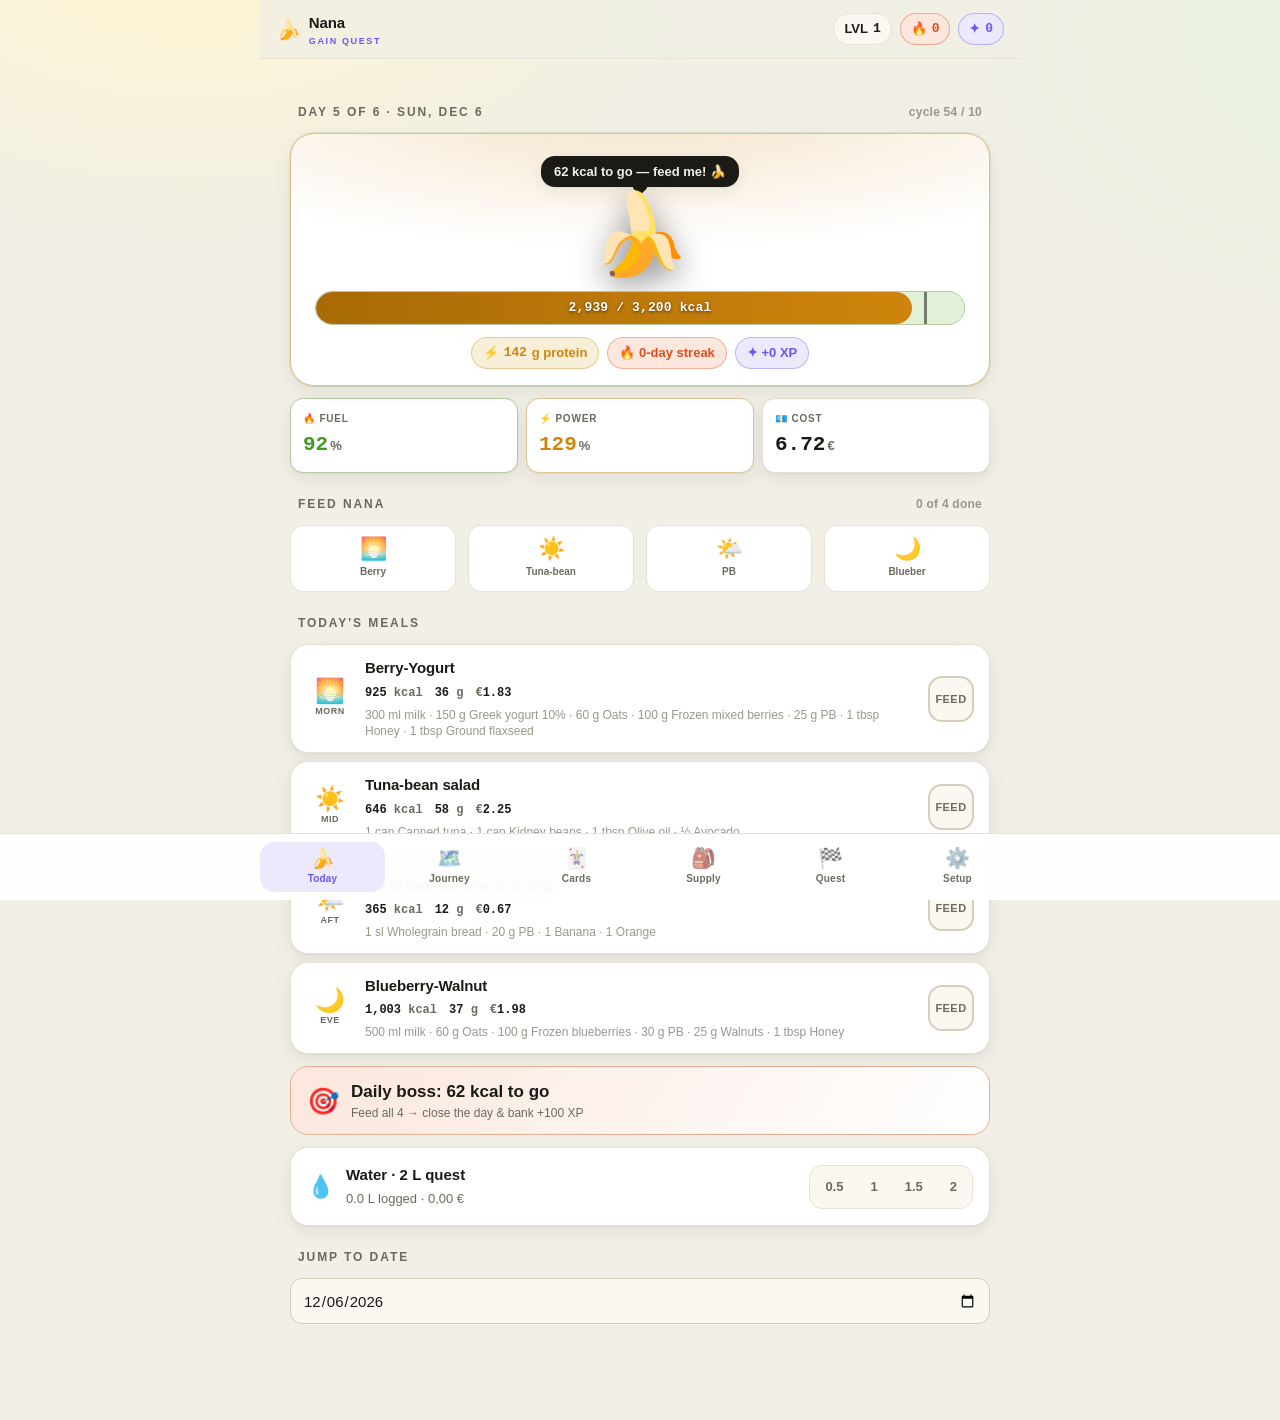
==== commit 4f62e2e4: "Add water to stock + make Today water target adaptive Water stock: a '💧 Bottled water' row in the Su" ====
--- a/index.html
+++ b/index.html
@@ -196,6 +196,11 @@
 .stop__meals{font-size:var(--t-xs);color:var(--mut);line-height:1.5}
 .stop__meals b{color:var(--ink);font-weight:700}
 .stop__stats{display:flex;gap:var(--s2);margin-top:var(--s2);flex-wrap:wrap}
+.slot-grid{display:grid;grid-template-columns:1fr 1fr;gap:var(--s2);margin:var(--s2) 0}
+.slot-edit{display:flex;align-items:center;gap:6px;min-width:0}
+.slot-edit__ic{font-size:16px;line-height:1;flex:0 0 auto}
+.slot-select{min-height:38px;font-size:var(--t-xs);padding:0 26px 0 8px;background-position:calc(100% - 12px) center,calc(100% - 7px) center}
+@media (min-width:800px){.slot-grid{grid-template-columns:repeat(4,1fr)}.slot-select{font-size:var(--t-sm)}}
 .fuelcard{border-radius:var(--radius-lg);overflow:hidden;box-shadow:var(--shadow);border:1px solid color-mix(in srgb,var(--player) 30%,var(--line));background:var(--panel);margin-bottom:var(--s3)}
 .fuelcard__top{display:flex;align-items:center;gap:var(--s3);padding:var(--s4);background:linear-gradient(120deg,var(--player-fill),var(--panel));border-bottom:1px solid var(--line)}
 .fuelcard__emoji{font-size:30px;line-height:1}
@@ -263,6 +268,20 @@
 .loot__price{font-family:var(--mono);font-weight:800;font-size:var(--t-sm);width:54px;text-align:right}
 .loot.is-checked{background:var(--panel-2)}
 .loot.is-checked .loot__name{color:var(--mut);text-decoration:line-through;text-decoration-color:var(--line-2)}
+.loot__bought{flex:0 0 auto;min-height:32px;padding:0 10px;border:1px solid color-mix(in srgb,var(--energy) 45%,var(--line-2));border-radius:10px;background:var(--energy-fill);color:var(--energy);font-size:var(--t-xs);font-weight:800}
+.loot__bought:hover{background:var(--energy);color:#06210a;border-color:var(--energy)}
+.stockbox{background:var(--panel);border:1px solid var(--line);border-radius:var(--radius);box-shadow:var(--shadow);padding:var(--s3) var(--s4);margin-top:var(--s3)}
+.stockbox>summary{font-weight:900;font-size:var(--t-md);cursor:pointer;display:flex;align-items:center;gap:8px;list-style:none}
+.stockbox>summary::-webkit-details-marker{display:none}
+.stockbox>summary:before{content:"▸";color:var(--mut);transition:transform .15s}
+.stockbox[open]>summary:before{transform:rotate(90deg)}
+.stockbox[open]>summary{margin-bottom:var(--s3)}
+.stock-grid{display:grid;grid-template-columns:1fr;gap:var(--s2)}
+@media (min-width:560px){.stock-grid{grid-template-columns:1fr 1fr}}
+.stock-row{display:flex;align-items:center;gap:var(--s2)}
+.stock-row__name{flex:1;min-width:0;font-size:var(--t-sm);font-weight:700;white-space:nowrap;overflow:hidden;text-overflow:ellipsis}
+.stock-input{width:74px;flex:0 0 74px;min-height:36px}
+.stock-row__u{flex:0 0 auto;font-size:var(--t-xs);color:var(--faint);width:34px}
 .treasury{background:linear-gradient(135deg,color-mix(in srgb,var(--energy) 14%,var(--panel)),var(--panel));border:1px solid color-mix(in srgb,var(--energy) 35%,var(--line));border-radius:var(--radius-lg);padding:var(--s4);box-shadow:var(--shadow)}
 .treasury__row{display:flex;align-items:baseline;gap:var(--s2);font-size:var(--t-sm);color:var(--mut)}
 .treasury__grand{display:flex;align-items:baseline;gap:var(--s2);margin-top:var(--s2)}
@@ -379,7 +398,7 @@
 
 /* ---- STORE --------------------------------------------------------------- */
 const LS_KEY = "mwg.v1";
-const SCHEMA_VERSION = 2;
+const SCHEMA_VERSION = 3;
 
 function freshState(){
   return {
@@ -390,12 +409,14 @@
     settings: structuredClone(SEED_SETTINGS),
     checks: { meals:{}, cycles:{}, pantry:{ start:false, mid:false } },
     water: {},
+    stock: {},
     game: { xp:0 },
   };
 }
 function migrate(s){
   if(!s || typeof s!=="object") return freshState();
   if(!s.water) s.water = {};
+  if(!s.stock) s.stock = {};
   if(!s.game) s.game = { xp:0 };
   if(!s.checks) s.checks = { meals:{}, cycles:{}, pantry:{ start:false, mid:false } };
   if(!s.checks.meals) s.checks.meals = {};
@@ -448,6 +469,7 @@
 function ing(key){ return state.ingredients[key]; }
 const MISSING_RECIPE={ name:"(empty slot)", kind:"shake", emoji:"⬚", items:[] };
 function recipeOr(rk){ return state.recipes[rk]||MISSING_RECIPE; }
+function defaultDay(s){ const k=Object.keys(s.recipes)[0]; return { morning:k, midday:k, afternoon:k, evening:k }; }
 function recipeStats(rk){
   const r = state.recipes[rk];
   let kcal=0, protein=0, cost=0;
@@ -524,13 +546,17 @@
   }
   return { totals, days };
 }
+function stockOf(k){ return (state.stock&&state.stock[k])||0; }
 function lineFor(k,total,byPack){
   const g=ing(k);
-  const packs=Math.ceil(total/g.pack);
-  const cost = byPack ? packs*g.packPrice : total*g.pricePer;
-  const packStr = g.pack===1 ? packs+(g.unit==="each"?" ea":g.unit==="can"?"":" "+g.unit)
+  const stock=stockOf(k);
+  const toBuy=Math.max(0,total-stock);
+  const packs=Math.ceil(toBuy/g.pack);
+  const cost = byPack ? packs*g.packPrice : toBuy*g.pricePer;
+  const packStr = packs===0 ? "✓ in stock"
+                : g.pack===1 ? packs+(g.unit==="each"?" ea":g.unit==="can"?"":" "+g.unit)
                 : (g.name==="Wholegrain bread"? packs+(packs>1?" loaves":" loaf") : packs+" × "+g.packLabel);
-  return { key:k, name:g.name, total, unit:g.unit, packs, packLabel:g.packLabel, packStr, cost, group:g.group };
+  return { key:k, name:g.name, total, stock, toBuy, unit:g.unit, packs, packLabel:g.packLabel, packStr, cost, group:g.group };
 }
 function shoppingList(fromISO,toISO){
   const byPack=state.settings.shoppingByPack;
@@ -542,7 +568,9 @@
   }
   fresh.sort((a,b)=>b.cost-a.cost); pantry.sort((a,b)=>b.cost-a.cost);
   const liters=days*state.settings.waterPerDayL;
-  const water={ liters, cost:liters*state.settings.waterPricePerL };
+  const waterStock=stockOf("_water");
+  const waterToBuy=Math.max(0,liters-waterStock);
+  const water={ liters, stock:waterStock, toBuy:waterToBuy, cost:waterToBuy*state.settings.waterPricePerL };
   const total=[...fresh,...pantry].reduce((a,l)=>a+l.cost,0)+water.cost;
   return { fresh, pantry, water, total, days };
 }
@@ -561,7 +589,8 @@
   const {totals}=accumulate(startDate,monthEnd);
   let pantryCost=0;
   for(const k of Object.keys(totals)){ if(ing(k).group==="pantry"){ pantryCost+=lineFor(k,totals[k],byPack).cost; } }
-  const waterCost=planDays*state.settings.waterPerDayL*state.settings.waterPricePerL;
+  const waterLiters=Math.max(0, planDays*state.settings.waterPerDayL - stockOf("_water"));
+  const waterCost=waterLiters*state.settings.waterPricePerL;
   const total=freshCost+pantryCost+waterCost;
   return { fresh:freshCost, pantry:pantryCost, water:waterCost, total, cap:budgetCap, buffer:budgetCap-total };
 }
@@ -626,7 +655,8 @@
   }).join("");
 
   const wl=waterLoggedFor(iso);
-  const waterBtns=[0.5,1,1.5,2].map(v=>`<button data-water="${v}" aria-pressed="${wl===v}">${v.toFixed(1).replace(/\.0$/,v===0.5?"":".0")}</button>`).join("");
+  const waterSteps=[]; for(let v=0.5; v<=state.settings.waterPerDayL+1e-9; v+=0.5) waterSteps.push(Math.round(v*10)/10);
+  const waterBtns=waterSteps.map(v=>`<button data-water="${v}" aria-pressed="${wl===v}">${v}</button>`).join("");
 
   return screen("today",
     `<div class="section-title">Day ${rDay} of ${state.rotation.length} · ${fmtDate(iso)}<span class="spacer">${cyc?`cycle ${cyc} / 10`:'pre-plan'}</span></div>
@@ -677,16 +707,17 @@
 /* ---- JOURNEY (rotation) -------------------------------------------------- */
 function viewRotation(){
   const curDay=rotationDayFor(todayISO());
+  const recipeOpts=(sel)=>Object.keys(state.recipes).map(rk=>`<option value="${rk}" ${rk===sel?'selected':''}>${esc(state.recipes[rk].name)}</option>`).join("");
   const stops=state.rotation.map((day,i)=>{
-    const meals=SLOTS.map(s=>`<b>${esc(recipeOr(day[s]).name)}</b>`).join(" · ");
+    const meals=SLOTS.map(s=>`<label class="slot-edit"><span class="slot-edit__ic">${SLOT_META[s].icon}</span><select class="input slot-select" aria-label="Day ${i+1} ${s}" data-day="${i}" data-slot="${s}">${recipeOpts(day[s])}</select></label>`).join("");
     let kcal=0,protein=0,cost=0;
     for(const s of SLOTS){ const st=recipeStats(day[s]); kcal+=st.kcal;protein+=st.protein;cost+=st.cost; }
     const cls=i===curDay?'is-current':(i<curDay?'is-done':'');
     return `<div class="stop ${cls}">
       <div class="stop__rail"><div class="stop__node">${i+1}</div><div class="stop__line"></div></div>
       <div class="stop__card">
-        <div class="stop__top"><span class="stop__day">Day ${i+1}</span>${i===curDay?'<span class="pill pill--player" style="padding:2px 8px">▶ today</span>':''}</div>
-        <div class="stop__meals">${meals}</div>
+        <div class="stop__top"><span class="stop__day">Day ${i+1}</span>${i===curDay?'<span class="pill pill--player" style="padding:2px 8px">▶ today</span>':''}${state.rotation.length>1?`<button class="ing-remove spacer" title="Remove day ${i+1}" aria-label="Remove day ${i+1}" data-delday="${i}">🗑</button>`:''}</div>
+        <div class="slot-grid">${meals}</div>
         <div class="stop__stats">
           <span class="pill pill--energy">🔥 <span class="num">${fmtNum(kcal)}</span></span>
           <span class="pill pill--power">⚡ <span class="num">${Math.round(protein)}</span>g</span>
@@ -696,9 +727,10 @@
     </div>`;
   }).join("");
   return screen("rotation",
-    `<div class="section-title">Journey · 6-stop loop<span class="spacer">repeats 5× → 30 days</span></div>
+    `<div class="section-title">Journey · ${state.rotation.length}-stop loop<span class="spacer">✎ tap a meal to swap</span></div>
      <div class="journey">${stops}</div>
-     <div class="info" style="margin-top:var(--s3)"><h3>How the loop works</h3><ul><li>Six days of meals repeat five times across the month.</li><li>Tuna-bean salad lands twice every six days.</li><li>Today's stop is highlighted; completed days turn green.</li></ul></div>`
+     <button class="btn btn--primary btn--block" id="addDay" style="margin-top:var(--s2)">＋ Add day to loop</button>
+     <div class="info" style="margin-top:var(--s3)"><h3>Build your loop</h3><ul><li>Tap any meal slot to assign a different fuel card — day totals, the supply run and your quest all recompute instantly.</li><li>Add or remove whole days (🗑) to make the loop longer or shorter; it repeats across the month.</li><li>Today's stop is highlighted; completed days turn green.</li></ul></div>`
   );
 }
 
@@ -774,9 +806,27 @@
   const freshTotal=list.fresh.reduce((a,l)=>a+l.cost,0);
   const pantryTotal=list.pantry.reduce((a,l)=>a+l.cost,0);
 
-  const lootRows=lines=>lines.map(l=>`<div class="loot" data-loot="${esc(l.key)}" role="button" tabindex="0" title="tap to check off">
-    <div class="loot__body"><div class="loot__name">${esc(l.name)}</div><div class="loot__need">${fmtNum(l.total)} ${esc(l.unit)} needed</div></div>
-    <span class="loot__pack">${esc(l.packStr)}</span><span class="loot__price">${l.cost.toFixed(2)}</span></div>`).join("");
+  const lootRows=lines=>lines.map(l=>{
+    const need=`${fmtNum(l.total)} ${esc(l.unit)} needed${l.stock>0?` · have ${fmtNum(l.stock)}`:''}`;
+    const boughtBtn=l.packs>0?`<button class="loot__bought" data-bought="${esc(l.key)}" title="Mark bought — adds ${l.packs} pack(s) to stock" aria-label="Mark ${esc(l.name)} bought">✓ got it</button>`:'';
+    return `<div class="loot ${l.packs===0?'is-checked':''}" data-loot="${esc(l.key)}">
+    <div class="loot__body"><div class="loot__name">${esc(l.name)}</div><div class="loot__need">${need}</div></div>
+    <span class="loot__pack">${esc(l.packStr)}</span><span class="loot__price">${l.cost.toFixed(2)}</span>${boughtBtn}</div>`;
+  }).join("");
+
+  // collapsible stock editor: water first, then every ingredient
+  const waterStockRow=`<div class="stock-row"><span class="stock-row__name">💧 Bottled water</span>
+      <input class="input num stock-input" value="${stockOf("_water")}" inputmode="decimal" data-stock="_water" aria-label="Bottled water in stock"><span class="stock-row__u">L</span></div>`;
+  const stockRows=waterStockRow+Object.keys(state.ingredients).map(k=>{
+    const g=state.ingredients[k];
+    return `<div class="stock-row"><span class="stock-row__name">${esc(g.name)}</span>
+      <input class="input num stock-input" value="${stockOf(k)}" inputmode="decimal" data-stock="${k}" aria-label="${esc(g.name)} in stock"><span class="stock-row__u">${esc(g.unit)}</span></div>`;
+  }).join("");
+  const stockCount=Object.values(state.stock||{}).filter(v=>v>0).length;
+  const stockSection=`<details class="stockbox no-print"><summary>🏠 In stock<span class="spacer hint">${stockCount?stockCount+" item"+(stockCount>1?"s":""):"tap to add"}</span></summary>
+    <p class="hint" style="margin:0 0 var(--s2)">Enter what you already have — the list below only shows what's left to buy.</p>
+    <div class="stock-grid">${stockRows}</div>
+    <button class="btn btn--sm btn--ghost" id="clearStock" style="margin-top:var(--s2)">Clear all stock</button></details>`;
 
   return screen("shopping",
     `<div class="print-only" style="margin-bottom:12px"><strong>Supply run</strong> · ${fmtDate(shopFrom)} – ${fmtDate(shopTo)} · ${list.days} days</div>
@@ -799,11 +849,12 @@
         <div class="btn-row"><button class="btn btn--sm" id="copyList">📋 Copy</button><button class="btn btn--sm" id="printList">🖨 Print</button></div>
       </div>
     </div>
-    <div class="loot-head loot-head--fresh" style="margin-top:var(--s4)"><span class="ic">🛒</span><div><div class="nm">Fresh haul</div><div class="sub">every 3 days</div></div><span class="price">${fmtEUR(freshTotal)}</span></div>
+    ${stockSection}
+    <div class="loot-head loot-head--fresh" style="margin-top:var(--s4)"><span class="ic">🛒</span><div><div class="nm">Fresh haul</div><div class="sub">every 3 days · to buy</div></div><span class="price">${fmtEUR(freshTotal)}</span></div>
     <div class="loot-list">${lootRows(list.fresh)||'<div class="loot"><div class="loot__body"><div class="loot__need">nothing</div></div></div>'}</div>
     <div class="loot-head loot-head--pantry"><span class="ic">🫙</span><div><div class="nm">Pantry stock</div><div class="sub">bulk restock</div></div><span class="price">${fmtEUR(pantryTotal)}</span></div>
     <div class="loot-list">${lootRows(list.pantry)||'<div class="loot"><div class="loot__body"><div class="loot__need">nothing</div></div></div>'}</div>
-    <div class="loot-head loot-head--water"><span class="ic">💧</span><div><div class="nm">Water</div><div class="sub">${list.water.liters} L @ ${fmtEUR(state.settings.waterPricePerL)}/L</div></div><span class="price">${fmtEUR(list.water.cost)}</span></div>
+    <div class="loot-head loot-head--water"><span class="ic">💧</span><div><div class="nm">Water</div><div class="sub">${list.water.toBuy} L to buy @ ${fmtEUR(state.settings.waterPricePerL)}/L${list.water.stock>0?` · have ${list.water.stock} L`:` · ${list.water.liters} L needed`}</div></div>${list.water.toBuy>0?`<button class="loot__bought" data-bought="_water" title="Mark bought — adds ${list.water.toBuy} L to stock" style="margin-right:var(--s2)">✓ got it</button>`:''}<span class="price">${fmtEUR(list.water.cost)}</span></div>
     <div style="height:var(--s3)"></div>
     <div class="treasury">
       <div class="treasury__row">🛒 Fresh ${fmtEUR(freshTotal)} · 🫙 Pantry ${fmtEUR(pantryTotal)} · 💧 Water ${fmtEUR(list.water.cost)}</div>
@@ -932,6 +983,22 @@
     if(jt) jt.addEventListener("click",()=>{ viewDate=todayISO(); render(); });
   }
 
+  if(route==="rotation"){
+    app.querySelectorAll(".slot-select").forEach(el=>el.addEventListener("change",e=>{
+      const {day,slot}=e.target.dataset;
+      setState(s=>{ s.rotation[+day][slot]=e.target.value; });
+    }));
+    app.querySelector("#addDay")?.addEventListener("click",()=>{
+      setState(s=>{ const last=s.rotation[s.rotation.length-1]; s.rotation.push(last?{...last}:defaultDay(s)); });
+    });
+    app.querySelectorAll("[data-delday]").forEach(el=>el.addEventListener("click",e=>{
+      const i=+e.target.dataset.delday;
+      if(state.rotation.length<=1){ alert("The loop needs at least one day."); return; }
+      if(confirm(`Remove Day ${i+1} from the loop? The loop becomes ${state.rotation.length-1} days.`))
+        setState(s=>{ s.rotation.splice(i,1); });
+    }));
+  }
+
   if(route==="recipes"){
     app.querySelectorAll("[data-field='amount']").forEach(el=>el.addEventListener("change",e=>{
       const {recipe,idx}=e.target.dataset;
@@ -1007,11 +1074,26 @@
     if(cp) cp.addEventListener("click",()=>copyShopping());
     const pr=app.querySelector("#printList");
     if(pr) pr.addEventListener("click",()=>window.print());
-    // loot check-off: ephemeral, no re-render (survives until nav/edit)
+    // loot check-off: ephemeral strike-through; ignore clicks on the "got it" button
     app.querySelectorAll("[data-loot]").forEach(el=>{
-      const toggle=()=>el.classList.toggle("is-checked");
-      el.addEventListener("click",toggle);
-      el.addEventListener("keydown",e=>{ if(e.key==="Enter"||e.key===" "){ e.preventDefault(); toggle(); } });
+      el.addEventListener("click",e=>{ if(e.target.closest("[data-bought]")) return; el.classList.toggle("is-checked"); });
+    });
+    // "✓ got it" → add the bought amount to stock (water: exact litres; ingredients: full packs)
+    app.querySelectorAll("[data-bought]").forEach(el=>el.addEventListener("click",e=>{
+      e.stopPropagation();
+      const k=e.target.dataset.bought;
+      if(k==="_water"){ const add=shoppingList(shopFrom,shopTo).water.toBuy; setState(s=>{ s.stock._water=(s.stock._water||0)+add; }); return; }
+      const g=ing(k);
+      const line=lineFor(k, accumulate(shopFrom,shopTo).totals[k]||0, state.settings.shoppingByPack);
+      setState(s=>{ s.stock[k]=(s.stock[k]||0)+line.packs*g.pack; });
+    }));
+    // stock inputs
+    app.querySelectorAll("[data-stock]").forEach(el=>el.addEventListener("change",e=>{
+      const k=e.target.dataset.stock; const v=num(e.target.value,0);
+      setState(s=>{ if(v<=0) delete s.stock[k]; else s.stock[k]=v; });
+    }));
+    app.querySelector("#clearStock")?.addEventListener("click",()=>{
+      if(confirm("Clear all in-stock amounts?")) setState(s=>{ s.stock={}; });
     });
   }
 
@@ -1062,10 +1144,11 @@
 function copyShopping(){
   const list=shoppingList(shopFrom,shopTo);
   const line=l=>`- ${l.name}: ${l.packStr} (${fmtEUR(l.cost)})`;
-  const txt=[`Supply run · ${shopFrom} – ${shopTo} · ${list.days} days`,"",
-    "🛒 FRESH", ...list.fresh.map(line), "",
-    "🫙 PANTRY", ...list.pantry.map(line), "",
-    `💧 Water: ${list.water.liters} L (${fmtEUR(list.water.cost)})`, "",
+  const toBuy=arr=>arr.filter(l=>l.packs>0);
+  const txt=[`Supply run · ${shopFrom} – ${shopTo} · ${list.days} days (to buy, net of stock)`,"",
+    "🛒 FRESH", ...toBuy(list.fresh).map(line), "",
+    "🫙 PANTRY", ...toBuy(list.pantry).map(line), "",
+    `💧 Water: ${list.water.toBuy} L to buy (${fmtEUR(list.water.cost)})`, "",
     `TOTAL: ${fmtEUR(list.total)} (cap ${fmtEUR(state.settings.budgetCap)})`].join("\n");
   if(navigator.clipboard){ navigator.clipboard.writeText(txt).then(()=>alert("Shopping list copied ✓"),()=>fallbackCopy(txt)); }
   else fallbackCopy(txt);
